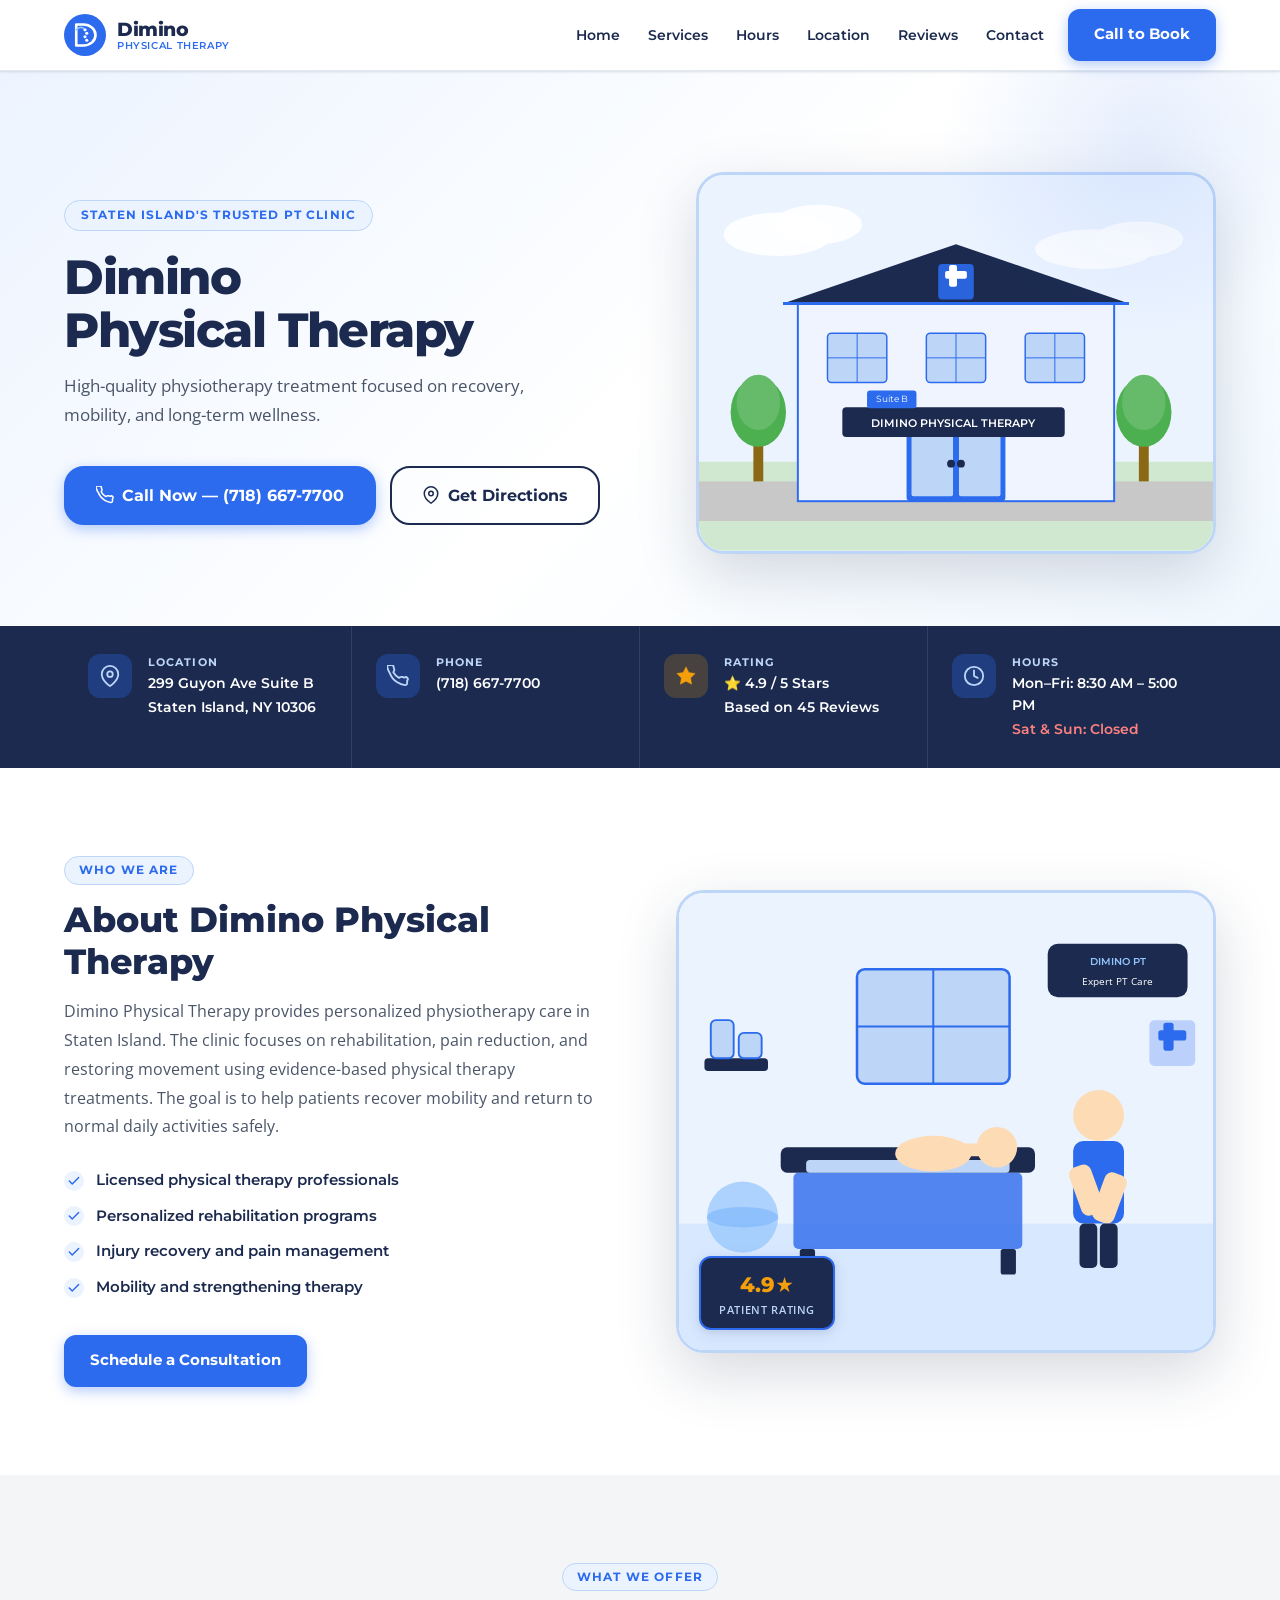
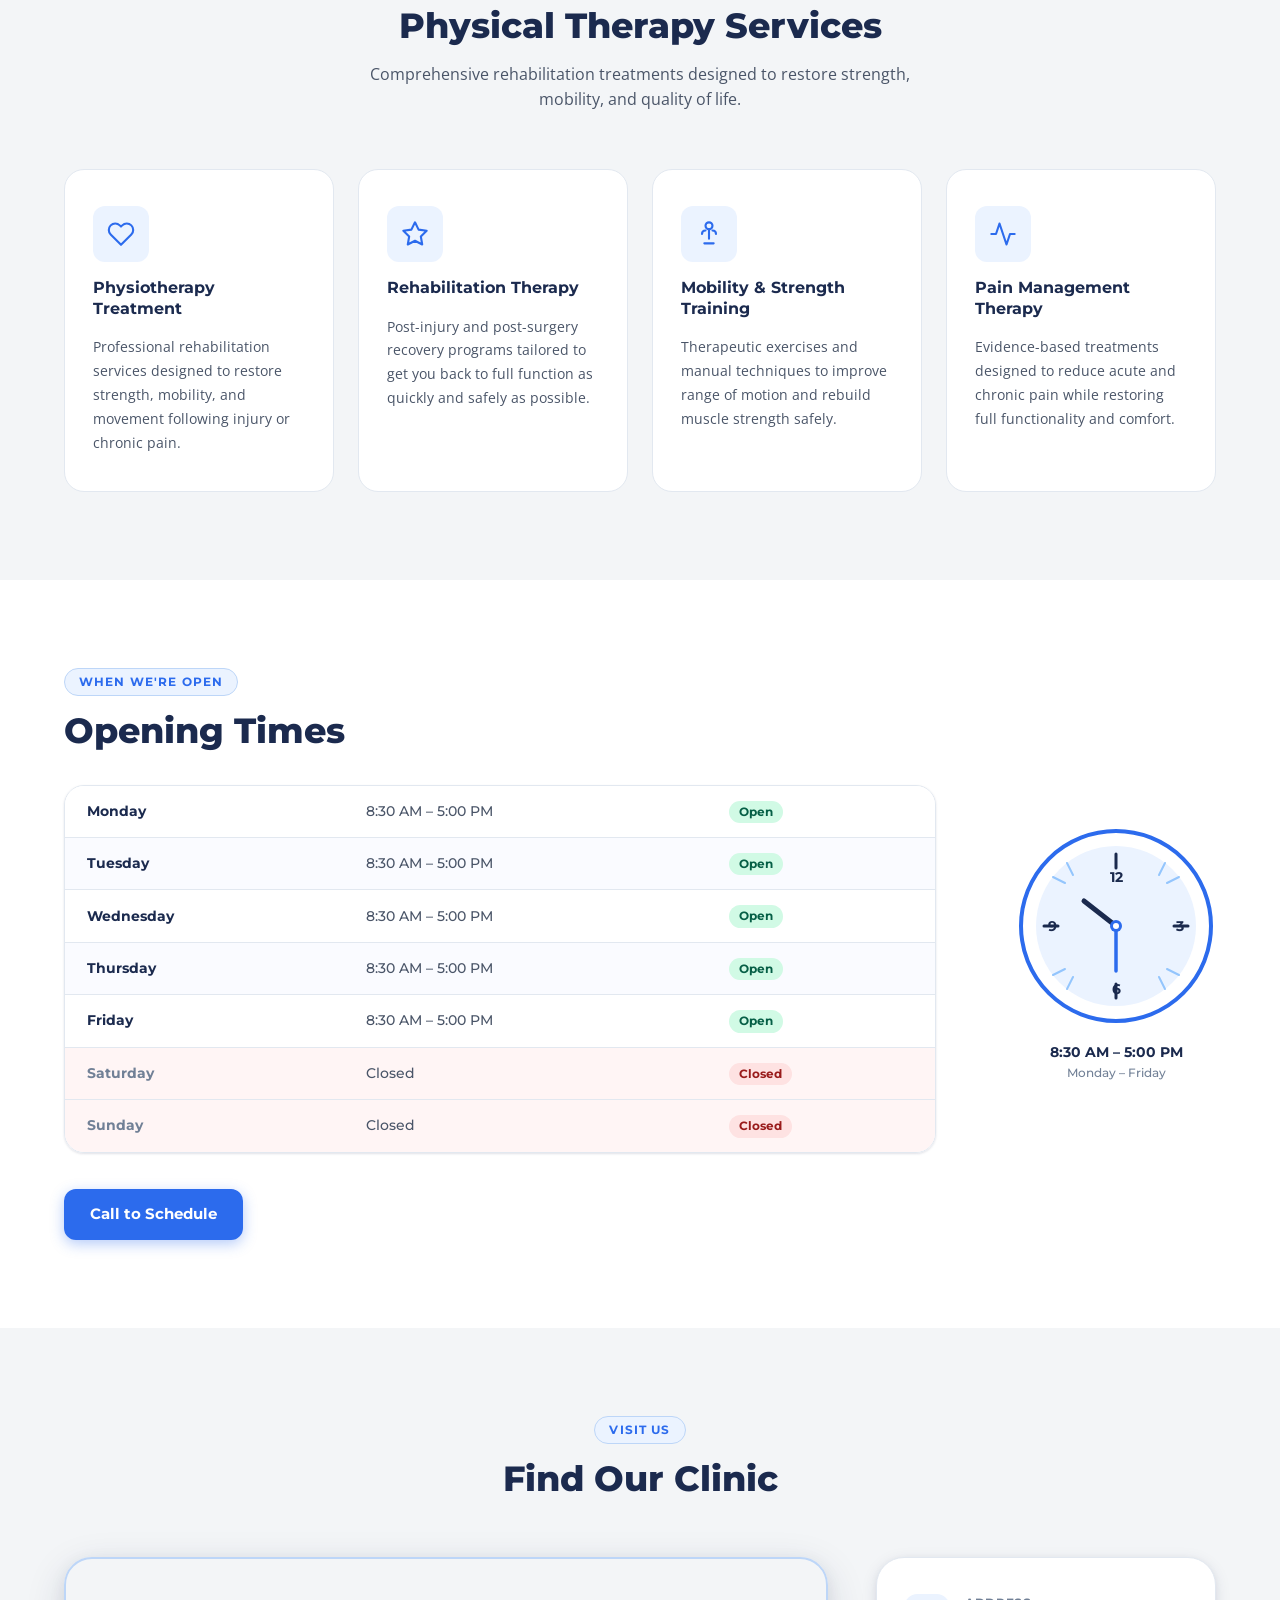
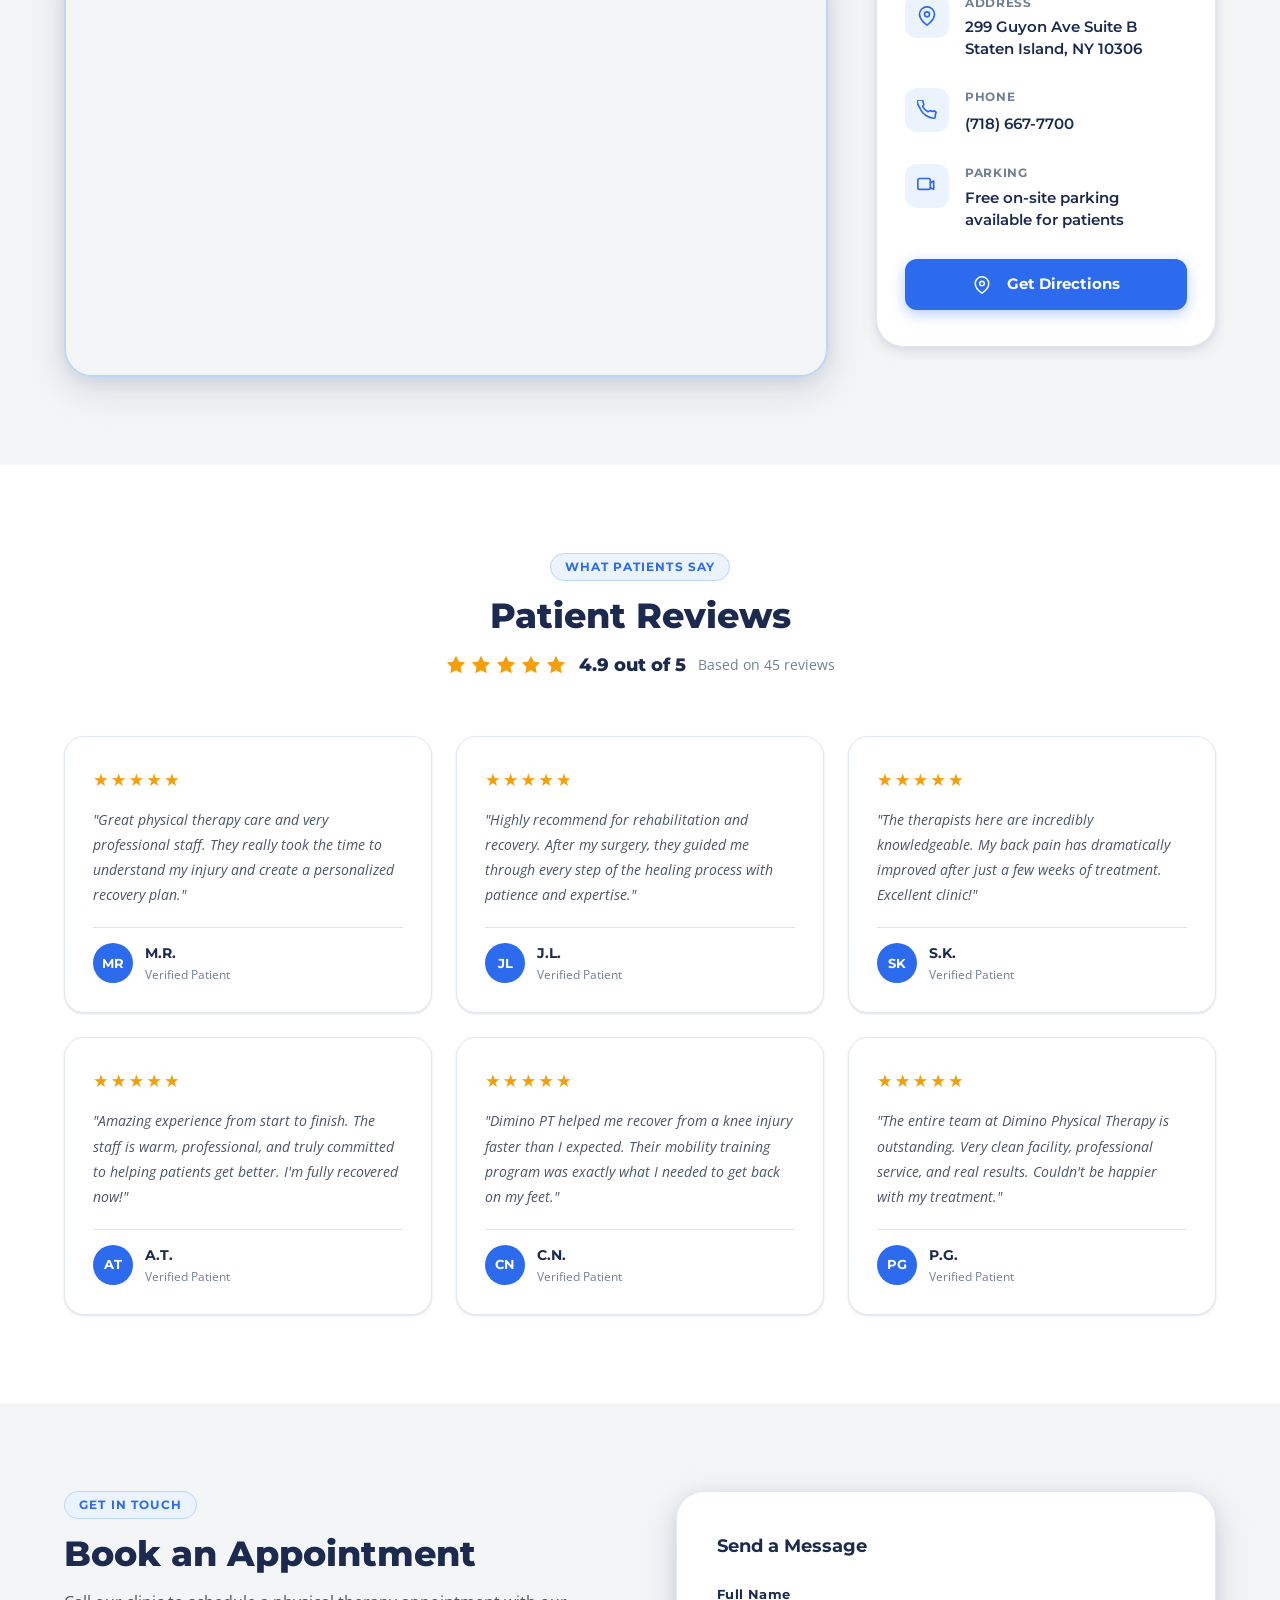
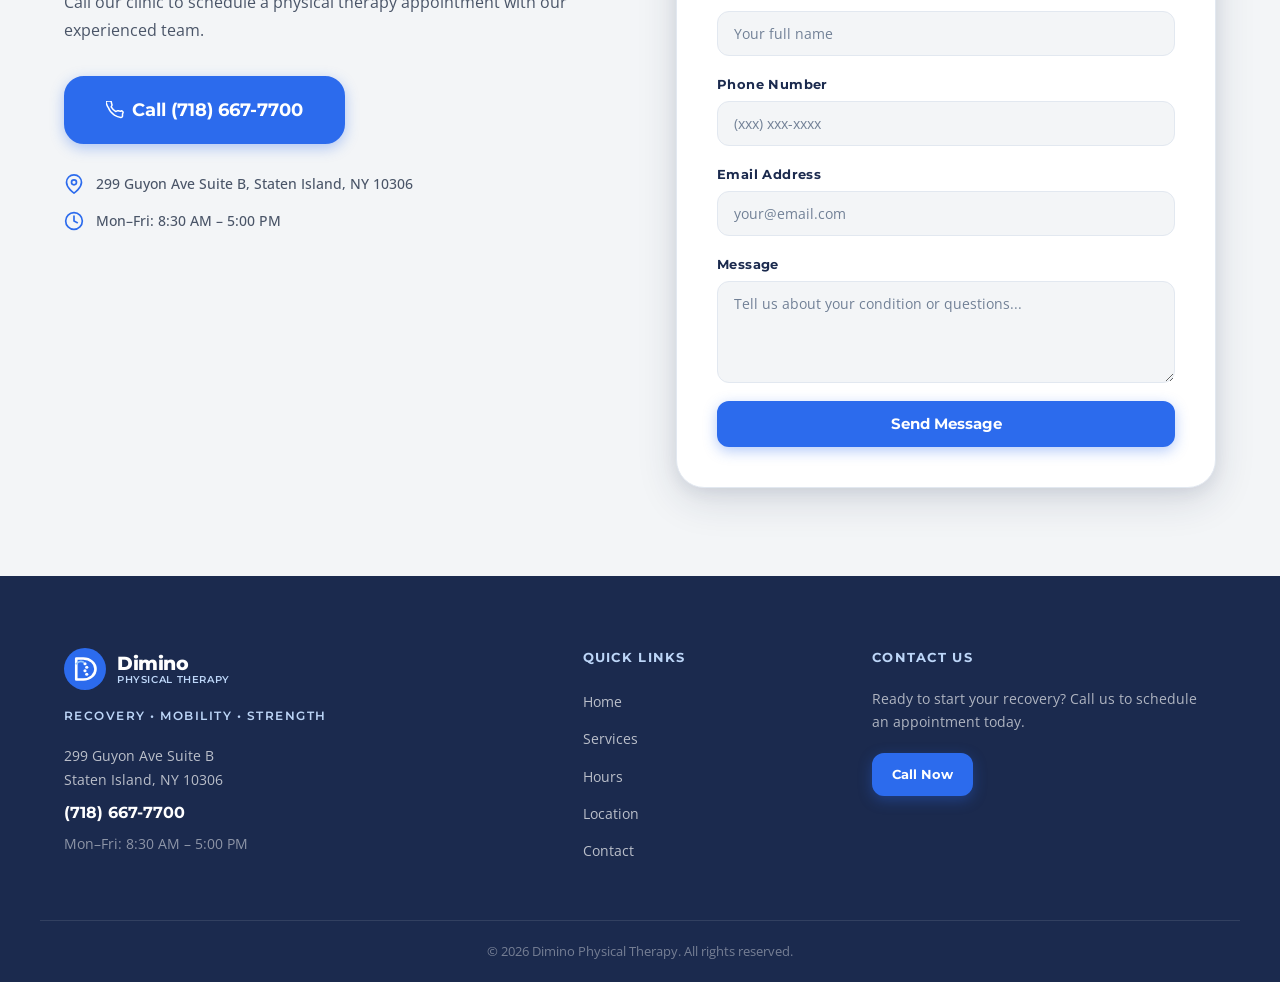
==== dimino-pt-website.html @ 3e17f1dc "Add single-file bundled version of website All CSS and JS inlined into dimino-pt-website.html for ea" ====
<!DOCTYPE html>
<html lang="en">
<head>
  <meta charset="UTF-8" />
  <meta name="viewport" content="width=device-width, initial-scale=1.0" />
  <title>Dimino Physical Therapy | Staten Island, NY</title>
  <meta name="description" content="Dimino Physical Therapy provides trusted physical therapy care in Staten Island, NY. Call (718) 667-7700 to book an appointment." />
  <style>
/* ═══════════════════════════════════════════════════════════════
   Dimino Physical Therapy — Main Stylesheet
   Colors: Medical Blue #2C6BED | Navy #1B2A4E | Soft Gray #F3F5F7
   ═══════════════════════════════════════════════════════════════ */

/* ─── CSS Reset & Variables ──────────────────────────────────── */
*, *::before, *::after { box-sizing: border-box; margin: 0; padding: 0; }

:root {
  --blue:       #2C6BED;
  --blue-dark:  #1A56D6;
  --blue-light: #EBF3FF;
  --blue-mid:   #BDD6F8;
  --navy:       #1B2A4E;
  --navy-light: #2D3F6E;
  --gray-bg:    #F3F5F7;
  --gray-border:#E2E8F0;
  --text:       #1B2A4E;
  --text-mid:   #4A5568;
  --text-light: #718096;
  --white:      #FFFFFF;
  --gold:       #F59E0B;
  --green:      #10B981;
  --red:        #EF4444;

  --radius-sm:  6px;
  --radius-md:  12px;
  --radius-lg:  20px;
  --radius-xl:  28px;

  --shadow-sm:  0 1px 3px rgba(27,42,78,.08), 0 1px 2px rgba(27,42,78,.06);
  --shadow-md:  0 4px 16px rgba(27,42,78,.10), 0 2px 6px rgba(27,42,78,.06);
  --shadow-lg:  0 12px 40px rgba(27,42,78,.14), 0 4px 16px rgba(27,42,78,.08);
  --shadow-xl:  0 20px 60px rgba(27,42,78,.18);

  --transition: 0.25s ease;
  --font-main:  'Montserrat', 'Open Sans', system-ui, sans-serif;
  --font-body:  'Open Sans', system-ui, sans-serif;
}

html { scroll-behavior: smooth; font-size: 16px; }

body {
  font-family: var(--font-body);
  color: var(--text);
  background: var(--white);
  line-height: 1.6;
  overflow-x: hidden;
}

img, svg { display: block; max-width: 100%; }

a { text-decoration: none; color: inherit; }

ul { list-style: none; }

/* ─── Utility ────────────────────────────────────────────────── */
.container {
  width: 100%;
  max-width: 1200px;
  margin-inline: auto;
  padding-inline: 24px;
}

.section { padding-block: 88px; }
.section--alt { background: var(--gray-bg); }

.section-header {
  text-align: center;
  margin-bottom: 56px;
}

.section-tag {
  display: inline-block;
  font-family: var(--font-main);
  font-size: 0.72rem;
  font-weight: 700;
  letter-spacing: 0.1em;
  text-transform: uppercase;
  color: var(--blue);
  background: var(--blue-light);
  border: 1.5px solid var(--blue-mid);
  padding: 4px 14px;
  border-radius: 999px;
  margin-bottom: 14px;
}

.section-title {
  font-family: var(--font-main);
  font-size: clamp(1.6rem, 3vw, 2.2rem);
  font-weight: 800;
  color: var(--navy);
  line-height: 1.2;
  margin-bottom: 14px;
}

.section-sub {
  font-size: 1rem;
  color: var(--text-mid);
  max-width: 560px;
  margin-inline: auto;
}

/* ─── Buttons ────────────────────────────────────────────────── */
.btn {
  display: inline-flex;
  align-items: center;
  gap: 8px;
  font-family: var(--font-main);
  font-weight: 700;
  font-size: 0.92rem;
  border-radius: var(--radius-md);
  padding: 12px 24px;
  cursor: pointer;
  border: 2px solid transparent;
  transition: background var(--transition), color var(--transition),
              border-color var(--transition), box-shadow var(--transition),
              transform var(--transition);
  white-space: nowrap;
  text-decoration: none;
}

.btn svg { width: 18px; height: 18px; flex-shrink: 0; }

.btn-primary {
  background: var(--blue);
  color: var(--white);
  border-color: var(--blue);
  box-shadow: 0 4px 14px rgba(44,107,237,.35);
}
.btn-primary:hover {
  background: var(--blue-dark);
  border-color: var(--blue-dark);
  box-shadow: 0 6px 20px rgba(44,107,237,.45);
  transform: translateY(-1px);
}

.btn-outline {
  background: transparent;
  color: var(--navy);
  border-color: var(--navy);
}
.btn-outline:hover {
  background: var(--navy);
  color: var(--white);
  transform: translateY(-1px);
}

.btn-lg  { padding: 15px 30px; font-size: 1rem; border-radius: var(--radius-lg); }
.btn-xl  { padding: 18px 40px; font-size: 1.1rem; border-radius: var(--radius-lg); }
.btn-sm  { padding: 9px 18px; font-size: 0.82rem; }

/* ─── Logo ───────────────────────────────────────────────────── */
.logo-link {
  display: flex;
  align-items: center;
  gap: 11px;
  text-decoration: none;
}

.logo-icon {
  width: 42px;
  height: 42px;
  flex-shrink: 0;
  transition: transform var(--transition);
}
.logo-link:hover .logo-icon { transform: scale(1.07); }

.logo-text {
  display: flex;
  flex-direction: column;
  line-height: 1.15;
}

.logo-name {
  font-family: var(--font-main);
  font-size: 1.2rem;
  font-weight: 800;
  color: var(--navy);
  letter-spacing: -0.02em;
}

.logo-sub {
  font-family: var(--font-main);
  font-size: 0.65rem;
  font-weight: 600;
  color: var(--blue);
  letter-spacing: 0.06em;
  text-transform: uppercase;
}

.logo-link--white .logo-name { color: var(--white); }
.logo-link--white .logo-sub  { color: var(--blue-mid); }

/* ═══════════════════════════════════════════════════════════════
   NAVBAR
   ═══════════════════════════════════════════════════════════════ */
.navbar {
  position: fixed;
  top: 0;
  left: 0;
  right: 0;
  z-index: 1000;
  background: var(--white);
  border-bottom: 1px solid var(--gray-border);
  box-shadow: var(--shadow-sm);
  transition: box-shadow var(--transition);
}

.navbar.scrolled {
  box-shadow: var(--shadow-md);
}

.nav-inner {
  display: flex;
  align-items: center;
  justify-content: space-between;
  height: 70px;
}

.nav-links {
  display: flex;
  align-items: center;
  gap: 4px;
}

.nav-links a:not(.btn) {
  font-family: var(--font-main);
  font-size: 0.88rem;
  font-weight: 600;
  color: var(--navy);
  padding: 8px 12px;
  border-radius: var(--radius-sm);
  transition: color var(--transition), background var(--transition);
}

.nav-links a:not(.btn):hover {
  color: var(--blue);
  background: var(--blue-light);
}

.btn-nav { margin-left: 8px; }

/* Hamburger */
.hamburger {
  display: none;
  flex-direction: column;
  gap: 5px;
  background: none;
  border: none;
  cursor: pointer;
  padding: 6px;
  border-radius: var(--radius-sm);
}

.hamburger span {
  display: block;
  width: 24px;
  height: 2.5px;
  background: var(--navy);
  border-radius: 2px;
  transition: transform var(--transition), opacity var(--transition);
}

.hamburger.active span:nth-child(1) { transform: translateY(7.5px) rotate(45deg); }
.hamburger.active span:nth-child(2) { opacity: 0; }
.hamburger.active span:nth-child(3) { transform: translateY(-7.5px) rotate(-45deg); }

/* ═══════════════════════════════════════════════════════════════
   HERO
   ═══════════════════════════════════════════════════════════════ */
.hero {
  padding-top: 100px;
  padding-bottom: 0;
  background: linear-gradient(135deg, #EBF3FF 0%, #FFFFFF 55%, #F0F8FF 100%);
  overflow: hidden;
  position: relative;
}

.hero::before {
  content: '';
  position: absolute;
  top: -60px; right: -60px;
  width: 400px; height: 400px;
  background: radial-gradient(circle, rgba(44,107,237,.10) 0%, transparent 70%);
  pointer-events: none;
}

.hero-inner {
  display: grid;
  grid-template-columns: 1fr 1fr;
  gap: 60px;
  align-items: center;
  padding-block: 72px;
}

.hero-badge {
  display: inline-block;
  font-family: var(--font-main);
  font-size: 0.72rem;
  font-weight: 700;
  letter-spacing: 0.1em;
  text-transform: uppercase;
  color: var(--blue);
  background: var(--blue-light);
  border: 1.5px solid var(--blue-mid);
  padding: 5px 16px;
  border-radius: 999px;
  margin-bottom: 20px;
}

.hero-title {
  font-family: var(--font-main);
  font-size: clamp(2rem, 4vw, 3rem);
  font-weight: 800;
  color: var(--navy);
  line-height: 1.1;
  margin-bottom: 16px;
  letter-spacing: -0.03em;
}

.hero-subtitle {
  font-size: 1.05rem;
  color: var(--text-mid);
  max-width: 460px;
  margin-bottom: 36px;
  line-height: 1.7;
}

.hero-actions {
  display: flex;
  flex-wrap: wrap;
  gap: 14px;
}

/* Hero image */
.hero-image-wrap {
  display: flex;
  justify-content: flex-end;
  align-items: flex-end;
}

.hero-img-placeholder {
  width: 100%;
  max-width: 520px;
  border-radius: var(--radius-xl);
  overflow: hidden;
  box-shadow: var(--shadow-xl);
  border: 3px solid var(--blue-mid);
}

.hero-img-placeholder svg { width: 100%; height: auto; }

/* ═══════════════════════════════════════════════════════════════
   QUICK INFO BAR
   ═══════════════════════════════════════════════════════════════ */
.quick-info {
  background: var(--navy);
  padding-block: 0;
}

.info-grid {
  display: grid;
  grid-template-columns: repeat(4, 1fr);
  gap: 0;
}

.info-card {
  display: flex;
  align-items: flex-start;
  gap: 16px;
  padding: 28px 24px;
  border-right: 1px solid rgba(255,255,255,.1);
  transition: background var(--transition);
}

.info-card:last-child { border-right: none; }
.info-card:hover { background: rgba(255,255,255,.05); }

.info-icon {
  flex-shrink: 0;
  width: 44px; height: 44px;
  background: rgba(44,107,237,.3);
  border-radius: var(--radius-md);
  display: flex; align-items: center; justify-content: center;
  color: var(--blue-mid);
}

.info-icon svg { width: 22px; height: 22px; }

.info-icon--gold { background: rgba(245,158,11,.2); color: var(--gold); }

.info-text {
  display: flex;
  flex-direction: column;
  gap: 2px;
}

.info-label {
  font-family: var(--font-main);
  font-size: 0.68rem;
  font-weight: 700;
  letter-spacing: 0.1em;
  text-transform: uppercase;
  color: var(--blue-mid);
}

.info-value {
  font-family: var(--font-main);
  font-size: 0.85rem;
  font-weight: 600;
  color: var(--white);
}

.info-link:hover { color: var(--blue-mid); }

.info-closed { color: #FC8181 !important; }

/* ═══════════════════════════════════════════════════════════════
   ABOUT
   ═══════════════════════════════════════════════════════════════ */
.about-inner {
  display: grid;
  grid-template-columns: 1fr 1fr;
  gap: 72px;
  align-items: center;
}

.about-text {
  font-size: 1rem;
  color: var(--text-mid);
  line-height: 1.8;
  margin-bottom: 28px;
}

.about-list {
  display: flex;
  flex-direction: column;
  gap: 12px;
  margin-bottom: 36px;
}

.about-list li {
  display: flex;
  align-items: center;
  gap: 12px;
  font-family: var(--font-main);
  font-size: 0.92rem;
  font-weight: 600;
  color: var(--text);
}

.about-list svg {
  width: 20px; height: 20px;
  flex-shrink: 0;
  color: var(--blue);
  background: var(--blue-light);
  border-radius: 50%;
  padding: 3px;
}

/* About image */
.about-img-wrap {
  position: relative;
  border-radius: var(--radius-xl);
  overflow: hidden;
  box-shadow: var(--shadow-xl);
  border: 3px solid var(--blue-mid);
}

.about-img-wrap svg { width: 100%; height: auto; }

.about-badge {
  position: absolute;
  bottom: 20px;
  left: 20px;
  background: var(--navy);
  color: var(--white);
  border-radius: var(--radius-md);
  padding: 10px 18px;
  display: flex;
  flex-direction: column;
  align-items: center;
  box-shadow: var(--shadow-md);
  border: 2px solid var(--blue);
}

.badge-num {
  font-family: var(--font-main);
  font-size: 1.3rem;
  font-weight: 800;
  color: var(--gold);
}

.badge-txt {
  font-size: 0.68rem;
  font-weight: 600;
  letter-spacing: 0.06em;
  text-transform: uppercase;
  color: var(--blue-mid);
}

/* ═══════════════════════════════════════════════════════════════
   SERVICES
   ═══════════════════════════════════════════════════════════════ */
.services-grid {
  display: grid;
  grid-template-columns: repeat(4, 1fr);
  gap: 24px;
}

.service-card {
  background: var(--white);
  border: 1.5px solid var(--gray-border);
  border-radius: var(--radius-lg);
  padding: 36px 28px;
  display: flex;
  flex-direction: column;
  gap: 16px;
  transition: box-shadow var(--transition), transform var(--transition), border-color var(--transition);
  cursor: default;
}

.service-card:hover {
  box-shadow: var(--shadow-lg);
  transform: translateY(-4px);
  border-color: var(--blue-mid);
}

.service-icon {
  width: 56px; height: 56px;
  background: var(--blue-light);
  border-radius: var(--radius-md);
  display: flex; align-items: center; justify-content: center;
  color: var(--blue);
  transition: background var(--transition), color var(--transition);
}

.service-card:hover .service-icon {
  background: var(--blue);
  color: var(--white);
}

.service-icon svg { width: 28px; height: 28px; }

.service-title {
  font-family: var(--font-main);
  font-size: 1rem;
  font-weight: 700;
  color: var(--navy);
  line-height: 1.3;
}

.service-desc {
  font-size: 0.88rem;
  color: var(--text-mid);
  line-height: 1.7;
  flex: 1;
}

/* ═══════════════════════════════════════════════════════════════
   HOURS
   ═══════════════════════════════════════════════════════════════ */
.hours-inner {
  display: grid;
  grid-template-columns: 1fr auto;
  gap: 80px;
  align-items: center;
}

.hours-content .section-title { margin-bottom: 32px; }

.hours-table-wrap {
  border-radius: var(--radius-lg);
  overflow: hidden;
  border: 1.5px solid var(--gray-border);
  box-shadow: var(--shadow-sm);
  margin-bottom: 36px;
}

.hours-table {
  width: 100%;
  border-collapse: collapse;
}

.hours-table td {
  padding: 14px 22px;
  font-family: var(--font-main);
  font-size: 0.9rem;
}

.hours-table td:first-child { font-weight: 700; color: var(--navy); }
.hours-table td:nth-child(2) { color: var(--text-mid); font-weight: 500; }

.open-day { background: var(--white); }
.open-day:nth-child(even) { background: #FAFBFF; }
.closed-day { background: #FFF5F5; }
.closed-day td:first-child { color: var(--text-light); }

.hours-table tr:not(:last-child) td { border-bottom: 1px solid var(--gray-border); }

.badge-open {
  display: inline-block;
  background: #D1FAE5;
  color: #065F46;
  font-size: 0.72rem;
  font-weight: 700;
  padding: 2px 10px;
  border-radius: 999px;
  font-family: var(--font-main);
}

.badge-closed {
  display: inline-block;
  background: #FEE2E2;
  color: #991B1B;
  font-size: 0.72rem;
  font-weight: 700;
  padding: 2px 10px;
  border-radius: 999px;
  font-family: var(--font-main);
}

/* Clock */
.clock-wrap {
  display: flex;
  flex-direction: column;
  align-items: center;
  gap: 16px;
}

.clock-svg { width: 200px; height: 200px; }

.clock-label {
  font-family: var(--font-main);
  font-size: 0.88rem;
  font-weight: 700;
  color: var(--navy);
  text-align: center;
  line-height: 1.5;
}

.clock-label span {
  display: block;
  font-size: 0.75rem;
  font-weight: 500;
  color: var(--text-light);
}

/* ═══════════════════════════════════════════════════════════════
   LOCATION
   ═══════════════════════════════════════════════════════════════ */
.location-inner {
  display: grid;
  grid-template-columns: 1fr 340px;
  gap: 48px;
  align-items: start;
}

.map-wrap {
  border-radius: var(--radius-xl);
  overflow: hidden;
  box-shadow: var(--shadow-lg);
  border: 2px solid var(--blue-mid);
  height: 420px;
}

.map-wrap iframe {
  width: 100%;
  height: 100%;
  border: none;
}

.location-info {
  background: var(--white);
  border-radius: var(--radius-xl);
  border: 1.5px solid var(--gray-border);
  padding: 36px 28px;
  box-shadow: var(--shadow-md);
  display: flex;
  flex-direction: column;
  gap: 28px;
}

.loc-detail {
  display: flex;
  gap: 16px;
  align-items: flex-start;
}

.loc-icon {
  flex-shrink: 0;
  width: 44px; height: 44px;
  background: var(--blue-light);
  border-radius: var(--radius-md);
  display: flex; align-items: center; justify-content: center;
  color: var(--blue);
}
.loc-icon svg { width: 20px; height: 20px; }

.loc-label {
  font-family: var(--font-main);
  font-size: 0.72rem;
  font-weight: 700;
  letter-spacing: 0.06em;
  text-transform: uppercase;
  color: var(--text-light);
  margin-bottom: 4px;
}

.loc-val {
  font-family: var(--font-main);
  font-size: 0.92rem;
  font-weight: 600;
  color: var(--navy);
  line-height: 1.5;
}
.loc-link:hover { color: var(--blue); }

/* ═══════════════════════════════════════════════════════════════
   REVIEWS
   ═══════════════════════════════════════════════════════════════ */
.reviews-summary {
  display: flex;
  align-items: center;
  justify-content: center;
  flex-wrap: wrap;
  gap: 12px;
  margin-top: 12px;
}

.summary-stars {
  display: flex;
  gap: 3px;
  color: var(--gold);
}

.summary-stars svg { width: 22px; height: 22px; }

.summary-score {
  font-family: var(--font-main);
  font-size: 1.1rem;
  font-weight: 800;
  color: var(--navy);
}

.summary-count {
  font-size: 0.88rem;
  color: var(--text-light);
}

.reviews-grid {
  display: grid;
  grid-template-columns: repeat(3, 1fr);
  gap: 24px;
}

.review-card {
  background: var(--white);
  border: 1.5px solid var(--gray-border);
  border-radius: var(--radius-lg);
  padding: 28px;
  display: flex;
  flex-direction: column;
  gap: 14px;
  box-shadow: var(--shadow-sm);
  transition: box-shadow var(--transition), transform var(--transition);
}

.review-card:hover {
  box-shadow: var(--shadow-md);
  transform: translateY(-2px);
}

.review-stars {
  color: var(--gold);
  font-size: 1.1rem;
  letter-spacing: 2px;
}

.review-text {
  font-size: 0.9rem;
  color: var(--text-mid);
  line-height: 1.75;
  flex: 1;
  font-style: italic;
}

.review-author {
  display: flex;
  align-items: center;
  gap: 12px;
  margin-top: 6px;
  padding-top: 14px;
  border-top: 1px solid var(--gray-border);
}

.review-avatar {
  width: 40px; height: 40px;
  background: var(--blue);
  color: var(--white);
  border-radius: 50%;
  display: flex; align-items: center; justify-content: center;
  font-family: var(--font-main);
  font-weight: 700;
  font-size: 0.82rem;
  flex-shrink: 0;
}

.review-name {
  font-family: var(--font-main);
  font-size: 0.88rem;
  font-weight: 700;
  color: var(--navy);
}

.review-date {
  font-size: 0.75rem;
  color: var(--text-light);
}

/* ═══════════════════════════════════════════════════════════════
   CONTACT
   ═══════════════════════════════════════════════════════════════ */
.contact-inner {
  display: grid;
  grid-template-columns: 1fr 1fr;
  gap: 72px;
  align-items: start;
}

.contact-sub {
  font-size: 1rem;
  color: var(--text-mid);
  line-height: 1.7;
  margin-bottom: 32px;
}

.contact-details {
  display: flex;
  flex-direction: column;
  gap: 14px;
  margin-top: 28px;
}

.c-detail {
  display: flex;
  align-items: center;
  gap: 12px;
  font-size: 0.9rem;
  color: var(--text-mid);
  font-weight: 500;
}

.c-detail svg { width: 20px; height: 20px; flex-shrink: 0; color: var(--blue); }

/* Contact Form */
.contact-form-wrap {
  background: var(--white);
  border: 1.5px solid var(--gray-border);
  border-radius: var(--radius-xl);
  padding: 40px;
  box-shadow: var(--shadow-lg);
}

.form-title {
  font-family: var(--font-main);
  font-size: 1.1rem;
  font-weight: 700;
  color: var(--navy);
  margin-bottom: 24px;
}

.form-group {
  display: flex;
  flex-direction: column;
  gap: 6px;
  margin-bottom: 18px;
}

.form-group label {
  font-family: var(--font-main);
  font-size: 0.82rem;
  font-weight: 700;
  color: var(--navy);
  letter-spacing: 0.03em;
}

.form-group input,
.form-group textarea {
  width: 100%;
  padding: 12px 16px;
  border: 1.5px solid var(--gray-border);
  border-radius: var(--radius-md);
  font-family: var(--font-body);
  font-size: 0.9rem;
  color: var(--text);
  background: var(--gray-bg);
  transition: border-color var(--transition), box-shadow var(--transition), background var(--transition);
  outline: none;
  resize: vertical;
}

.form-group input:focus,
.form-group textarea:focus {
  border-color: var(--blue);
  box-shadow: 0 0 0 3px rgba(44,107,237,.12);
  background: var(--white);
}

.form-group input::placeholder,
.form-group textarea::placeholder { color: var(--text-light); }

.form-success {
  margin-top: 14px;
  font-family: var(--font-main);
  font-size: 0.88rem;
  font-weight: 600;
  color: #065F46;
  background: #D1FAE5;
  border-radius: var(--radius-sm);
  padding: 10px 14px;
  display: none;
  border: 1px solid #6EE7B7;
}

.form-success.visible { display: block; }

/* ═══════════════════════════════════════════════════════════════
   FOOTER
   ═══════════════════════════════════════════════════════════════ */
.footer {
  background: var(--navy);
  padding-top: 72px;
}

.footer-inner {
  display: grid;
  grid-template-columns: 2fr 1fr 1.5fr;
  gap: 60px;
  padding-bottom: 56px;
  border-bottom: 1px solid rgba(255,255,255,.1);
}

.footer-brand .logo-link { margin-bottom: 16px; }

.footer-tagline {
  font-family: var(--font-main);
  font-size: 0.78rem;
  font-weight: 600;
  letter-spacing: 0.12em;
  text-transform: uppercase;
  color: var(--blue-mid);
  margin-bottom: 18px;
}

.footer-addr {
  font-size: 0.88rem;
  color: rgba(255,255,255,.7);
  line-height: 1.7;
  margin-bottom: 8px;
}

.footer-phone {
  display: inline-block;
  font-family: var(--font-main);
  font-size: 1rem;
  font-weight: 700;
  color: var(--white);
  margin-bottom: 8px;
}
.footer-phone:hover { color: var(--blue-mid); }

.footer-hours {
  font-size: 0.85rem;
  color: rgba(255,255,255,.5);
}

.footer-links h4,
.footer-contact h4 {
  font-family: var(--font-main);
  font-size: 0.8rem;
  font-weight: 700;
  letter-spacing: 0.1em;
  text-transform: uppercase;
  color: var(--blue-mid);
  margin-bottom: 20px;
}

.footer-links nav {
  display: flex;
  flex-direction: column;
  gap: 10px;
}

.footer-links a {
  font-size: 0.9rem;
  color: rgba(255,255,255,.7);
  transition: color var(--transition);
  padding: 2px 0;
}

.footer-links a:hover { color: var(--white); }

.footer-contact p {
  font-size: 0.88rem;
  color: rgba(255,255,255,.65);
  line-height: 1.6;
  margin-bottom: 20px;
}

.footer-cta { display: inline-flex; }

.footer-bottom {
  padding-block: 20px;
}

.footer-bottom p {
  font-size: 0.82rem;
  color: rgba(255,255,255,.4);
  text-align: center;
}

/* ═══════════════════════════════════════════════════════════════
   RESPONSIVE — TABLET (≤ 1024px)
   ═══════════════════════════════════════════════════════════════ */
@media (max-width: 1024px) {
  .services-grid { grid-template-columns: repeat(2, 1fr); }
  .reviews-grid  { grid-template-columns: repeat(2, 1fr); }
  .info-grid     { grid-template-columns: repeat(2, 1fr); }
  .info-card:nth-child(2) { border-right: none; }
  .info-card:nth-child(3) { border-right: 1px solid rgba(255,255,255,.1); }
  .info-card:nth-child(3),
  .info-card:nth-child(4) { border-top: 1px solid rgba(255,255,255,.1); }
  .hours-inner { grid-template-columns: 1fr; }
  .hours-visual { display: none; }
  .location-inner { grid-template-columns: 1fr; }
  .footer-inner { grid-template-columns: 1fr 1fr; }
  .footer-brand { grid-column: 1 / -1; }
}

/* ═══════════════════════════════════════════════════════════════
   RESPONSIVE — MOBILE (≤ 768px)
   ═══════════════════════════════════════════════════════════════ */
@media (max-width: 768px) {

  .section { padding-block: 60px; }

  /* Navbar */
  .hamburger { display: flex; }

  .nav-links {
    position: fixed;
    top: 70px; left: 0; right: 0;
    background: var(--white);
    border-bottom: 2px solid var(--blue-light);
    flex-direction: column;
    align-items: stretch;
    padding: 16px 24px 24px;
    gap: 4px;
    box-shadow: var(--shadow-lg);
    transform: translateY(-110%);
    opacity: 0;
    transition: transform 0.3s ease, opacity 0.3s ease;
    pointer-events: none;
  }

  .nav-links.open {
    transform: translateY(0);
    opacity: 1;
    pointer-events: auto;
  }

  .nav-links a:not(.btn) {
    padding: 12px 16px;
    font-size: 1rem;
    border-radius: var(--radius-sm);
  }

  .btn-nav { margin-left: 0; margin-top: 8px; text-align: center; justify-content: center; }

  /* Hero */
  .hero { padding-top: 80px; }
  .hero-inner {
    grid-template-columns: 1fr;
    gap: 40px;
    padding-block: 48px;
    text-align: center;
  }
  .hero-subtitle { margin-inline: auto; }
  .hero-actions { justify-content: center; }
  .hero-image-wrap { justify-content: center; }

  /* Info bar */
  .info-grid { grid-template-columns: 1fr 1fr; }
  .info-card:nth-child(3) { border-right: none; }
  .info-card:nth-child(2) { border-right: 1px solid rgba(255,255,255,.1); }

  /* About */
  .about-inner { grid-template-columns: 1fr; gap: 40px; }

  /* Services */
  .services-grid { grid-template-columns: 1fr 1fr; gap: 16px; }
  .service-card { padding: 24px 20px; }

  /* Contact */
  .contact-inner { grid-template-columns: 1fr; gap: 40px; }
  .contact-form-wrap { padding: 28px; }

  /* Reviews */
  .reviews-grid { grid-template-columns: 1fr; }

  /* Footer */
  .footer-inner { grid-template-columns: 1fr; gap: 36px; }
  .footer-brand { grid-column: auto; }
}

/* ═══════════════════════════════════════════════════════════════
   RESPONSIVE — SMALL MOBILE (≤ 480px)
   ═══════════════════════════════════════════════════════════════ */
@media (max-width: 480px) {
  .container { padding-inline: 16px; }
  .hero-title { font-size: 1.8rem; }
  .hero-actions { flex-direction: column; }
  .hero-actions .btn { width: 100%; justify-content: center; }
  .services-grid { grid-template-columns: 1fr; }
  .info-grid { grid-template-columns: 1fr; }
  .info-card { border-right: none !important; border-top: 1px solid rgba(255,255,255,.1); }
  .info-card:first-child { border-top: none; }
  .map-wrap { height: 300px; }
  .btn-xl { padding: 14px 24px; font-size: 1rem; }
}

/* ─── Scroll animations ──────────────────────────────────────── */
.fade-in {
  opacity: 0;
  transform: translateY(24px);
  transition: opacity 0.6s ease, transform 0.6s ease;
}
.fade-in.visible {
  opacity: 1;
  transform: translateY(0);
}

/* ─── Focus styles (accessibility) ──────────────────────────── */
a:focus-visible,
button:focus-visible,
input:focus-visible,
textarea:focus-visible {
  outline: 3px solid var(--blue);
  outline-offset: 3px;
  border-radius: 4px;
}

  </style>
  <link rel="preconnect" href="https://fonts.googleapis.com" />
  <link rel="preconnect" href="https://fonts.gstatic.com" crossorigin />
  <link href="https://fonts.googleapis.com/css2?family=Montserrat:wght@400;500;600;700;800&family=Open+Sans:wght@400;500;600&display=swap" rel="stylesheet" />
</head>
<body>

  <!-- ═══════════════════════════════════════════════ NAVBAR ═══ -->
  <header class="navbar" id="navbar">
    <div class="container nav-inner">

      <!-- Logo -->
      <a href="#home" class="logo-link">
        <svg class="logo-icon" viewBox="0 0 48 48" fill="none" xmlns="http://www.w3.org/2000/svg" aria-hidden="true">
          <!-- Background circle -->
          <circle cx="24" cy="24" r="24" fill="#2C6BED"/>
          <!-- Stylized D + spine -->
          <path d="M14 12 H22 C30 12 36 17.5 36 24 C36 30.5 30 36 22 36 H14 Z"
                fill="none" stroke="white" stroke-width="3" stroke-linejoin="round"/>
          <!-- Spine dots (vertebrae) -->
          <circle cx="24" cy="18" r="1.8" fill="white"/>
          <circle cx="26" cy="22" r="1.8" fill="white"/>
          <circle cx="24" cy="26" r="1.8" fill="white"/>
          <circle cx="26" cy="30" r="1.8" fill="white"/>
          <!-- Motion arc -->
          <path d="M14 18 Q18 14 22 16" stroke="#93C5FD" stroke-width="2" fill="none" stroke-linecap="round"/>
        </svg>
        <span class="logo-text">
          <span class="logo-name">Dimino</span>
          <span class="logo-sub">Physical Therapy</span>
        </span>
      </a>

      <!-- Hamburger (mobile) -->
      <button class="hamburger" id="hamburger" aria-label="Open menu" aria-expanded="false">
        <span></span><span></span><span></span>
      </button>

      <!-- Nav links -->
      <nav class="nav-links" id="nav-links" role="navigation">
        <a href="#home">Home</a>
        <a href="#services">Services</a>
        <a href="#hours">Hours</a>
        <a href="#location">Location</a>
        <a href="#reviews">Reviews</a>
        <a href="#contact">Contact</a>
        <a href="tel:7186677700" class="btn btn-primary btn-nav">Call to Book</a>
      </nav>
    </div>
  </header>

  <!-- ══════════════════════════════════════════════ HERO ═══════ -->
  <section class="hero" id="home">
    <div class="container hero-inner">
      <div class="hero-content">
        <span class="hero-badge">Staten Island's Trusted PT Clinic</span>
        <h1 class="hero-title">
          Dimino<br/>Physical Therapy
        </h1>
        <p class="hero-subtitle">
          High-quality physiotherapy treatment focused on recovery, mobility, and long-term wellness.
        </p>
        <div class="hero-actions">
          <a href="tel:7186677700" class="btn btn-primary btn-lg">
            <svg viewBox="0 0 24 24" fill="none" stroke="currentColor" stroke-width="2" stroke-linecap="round" stroke-linejoin="round" aria-hidden="true"><path d="M22 16.92v3a2 2 0 01-2.18 2 19.79 19.79 0 01-8.63-3.07A19.5 19.5 0 013.07 8.81 19.79 19.79 0 01.22 2.18 2 2 0 012.18 0h3a2 2 0 012 1.72c.13 1.01.37 2 .72 2.96a2 2 0 01-.45 2.11L6.91 7.91a16 16 0 006.16 6.16l1.12-.56a2 2 0 012.11-.45c.96.35 1.95.59 2.96.72A2 2 0 0122 16.92z"/></svg>
            Call Now — (718) 667-7700
          </a>
          <a href="https://maps.google.com/?q=299+Guyon+Ave+Suite+B+Staten+Island+NY+10306" target="_blank" rel="noopener" class="btn btn-outline btn-lg">
            <svg viewBox="0 0 24 24" fill="none" stroke="currentColor" stroke-width="2" stroke-linecap="round" stroke-linejoin="round" aria-hidden="true"><path d="M21 10c0 7-9 13-9 13S3 17 3 10a9 9 0 0118 0z"/><circle cx="12" cy="10" r="3"/></svg>
            Get Directions
          </a>
        </div>
      </div>
      <div class="hero-image-wrap">
        <div class="hero-img-placeholder">
          <!-- Clinic exterior illustration placeholder -->
          <svg viewBox="0 0 520 380" fill="none" xmlns="http://www.w3.org/2000/svg">
            <!-- Sky -->
            <rect width="520" height="380" fill="#EBF3FF"/>
            <!-- Clouds -->
            <ellipse cx="80" cy="60" rx="55" ry="22" fill="white" opacity="0.9"/>
            <ellipse cx="120" cy="50" rx="45" ry="20" fill="white" opacity="0.9"/>
            <ellipse cx="400" cy="75" rx="60" ry="20" fill="white" opacity="0.85"/>
            <ellipse cx="445" cy="65" rx="45" ry="18" fill="white" opacity="0.85"/>
            <!-- Ground -->
            <rect y="290" width="520" height="90" fill="#D1E8D0"/>
            <!-- Sidewalk -->
            <rect y="310" width="520" height="40" fill="#C8C8C8"/>
            <!-- Building body -->
            <rect x="100" y="130" width="320" height="200" fill="#F0F4FF"/>
            <rect x="100" y="130" width="320" height="200" fill="none" stroke="#2C6BED" stroke-width="2"/>
            <!-- Roof -->
            <polygon points="85,130 260,70 435,130" fill="#1B2A4E"/>
            <!-- Roof edge -->
            <line x1="85" y1="130" x2="435" y2="130" stroke="#2C6BED" stroke-width="3"/>
            <!-- Windows row 1 -->
            <rect x="130" y="160" width="60" height="50" rx="4" fill="#BDD6F8" stroke="#2C6BED" stroke-width="1.5"/>
            <line x1="160" y1="160" x2="160" y2="210" stroke="#2C6BED" stroke-width="1"/>
            <line x1="130" y1="185" x2="190" y2="185" stroke="#2C6BED" stroke-width="1"/>
            <rect x="230" y="160" width="60" height="50" rx="4" fill="#BDD6F8" stroke="#2C6BED" stroke-width="1.5"/>
            <line x1="260" y1="160" x2="260" y2="210" stroke="#2C6BED" stroke-width="1"/>
            <line x1="230" y1="185" x2="290" y2="185" stroke="#2C6BED" stroke-width="1"/>
            <rect x="330" y="160" width="60" height="50" rx="4" fill="#BDD6F8" stroke="#2C6BED" stroke-width="1.5"/>
            <line x1="360" y1="160" x2="360" y2="210" stroke="#2C6BED" stroke-width="1"/>
            <line x1="330" y1="185" x2="390" y2="185" stroke="#2C6BED" stroke-width="1"/>
            <!-- Door -->
            <rect x="210" y="250" width="100" height="80" rx="4" fill="#2C6BED"/>
            <rect x="215" y="255" width="42" height="70" rx="2" fill="#BDD6F8"/>
            <rect x="263" y="255" width="42" height="70" rx="2" fill="#BDD6F8"/>
            <circle cx="255" cy="292" r="4" fill="#1B2A4E"/>
            <circle cx="265" cy="292" r="4" fill="#1B2A4E"/>
            <!-- Sign board -->
            <rect x="145" y="235" width="225" height="30" rx="4" fill="#1B2A4E"/>
            <text x="257" y="255" font-family="Montserrat,sans-serif" font-size="11" fill="white" text-anchor="middle" font-weight="600">DIMINO PHYSICAL THERAPY</text>
            <!-- Cross / medical symbol -->
            <rect x="242" y="90" width="36" height="36" rx="4" fill="#2C6BED" opacity="0.9"/>
            <rect x="249" y="97" width="22" height="8" rx="2" fill="white"/>
            <rect x="253" y="91" width="8" height="22" rx="2" fill="white"/>
            <!-- Trees -->
            <rect x="55" y="260" width="10" height="50" fill="#8B6914"/>
            <ellipse cx="60" cy="240" rx="28" ry="35" fill="#4CAF50"/>
            <ellipse cx="60" cy="230" rx="22" ry="28" fill="#66BB6A"/>
            <rect x="445" y="260" width="10" height="50" fill="#8B6914"/>
            <ellipse cx="450" cy="240" rx="28" ry="35" fill="#4CAF50"/>
            <ellipse cx="450" cy="230" rx="22" ry="28" fill="#66BB6A"/>
            <!-- Suite B label -->
            <rect x="170" y="218" width="50" height="18" rx="3" fill="#2C6BED"/>
            <text x="195" y="230" font-family="Montserrat,sans-serif" font-size="9" fill="white" text-anchor="middle">Suite B</text>
          </svg>
        </div>
      </div>
    </div>
  </section>

  <!-- ══════════════════════════════════════════════ QUICK INFO ══ -->
  <section class="quick-info" id="info-bar">
    <div class="container info-grid">

      <div class="info-card">
        <div class="info-icon">
          <svg viewBox="0 0 24 24" fill="none" stroke="currentColor" stroke-width="2" stroke-linecap="round" stroke-linejoin="round" aria-hidden="true"><path d="M21 10c0 7-9 13-9 13S3 17 3 10a9 9 0 0118 0z"/><circle cx="12" cy="10" r="3"/></svg>
        </div>
        <div class="info-text">
          <span class="info-label">Location</span>
          <span class="info-value">299 Guyon Ave Suite B</span>
          <span class="info-value">Staten Island, NY 10306</span>
        </div>
      </div>

      <div class="info-card">
        <div class="info-icon">
          <svg viewBox="0 0 24 24" fill="none" stroke="currentColor" stroke-width="2" stroke-linecap="round" stroke-linejoin="round" aria-hidden="true"><path d="M22 16.92v3a2 2 0 01-2.18 2 19.79 19.79 0 01-8.63-3.07A19.5 19.5 0 013.07 8.81 19.79 19.79 0 01.22 2.18 2 2 0 012.18 0h3a2 2 0 012 1.72c.13 1.01.37 2 .72 2.96a2 2 0 01-.45 2.11L6.91 7.91a16 16 0 006.16 6.16l1.12-.56a2 2 0 012.11-.45c.96.35 1.95.59 2.96.72A2 2 0 0122 16.92z"/></svg>
        </div>
        <div class="info-text">
          <span class="info-label">Phone</span>
          <a href="tel:7186677700" class="info-value info-link">(718) 667-7700</a>
        </div>
      </div>

      <div class="info-card">
        <div class="info-icon info-icon--gold">
          <svg viewBox="0 0 24 24" fill="currentColor" stroke="currentColor" stroke-width="0.5" aria-hidden="true"><polygon points="12 2 15.09 8.26 22 9.27 17 14.14 18.18 21.02 12 17.77 5.82 21.02 7 14.14 2 9.27 8.91 8.26 12 2"/></svg>
        </div>
        <div class="info-text">
          <span class="info-label">Rating</span>
          <span class="info-value">⭐ 4.9 / 5 Stars</span>
          <span class="info-value">Based on 45 Reviews</span>
        </div>
      </div>

      <div class="info-card">
        <div class="info-icon">
          <svg viewBox="0 0 24 24" fill="none" stroke="currentColor" stroke-width="2" stroke-linecap="round" stroke-linejoin="round" aria-hidden="true"><circle cx="12" cy="12" r="10"/><polyline points="12 6 12 12 16 14"/></svg>
        </div>
        <div class="info-text">
          <span class="info-label">Hours</span>
          <span class="info-value">Mon–Fri: 8:30 AM – 5:00 PM</span>
          <span class="info-value info-closed">Sat &amp; Sun: Closed</span>
        </div>
      </div>

    </div>
  </section>

  <!-- ══════════════════════════════════════════════ ABOUT ══════ -->
  <section class="about section" id="about">
    <div class="container about-inner">
      <div class="about-content">
        <span class="section-tag">Who We Are</span>
        <h2 class="section-title">About Dimino Physical Therapy</h2>
        <p class="about-text">
          Dimino Physical Therapy provides personalized physiotherapy care in Staten Island. The clinic focuses on rehabilitation, pain reduction, and restoring movement using evidence-based physical therapy treatments. The goal is to help patients recover mobility and return to normal daily activities safely.
        </p>
        <ul class="about-list">
          <li>
            <svg viewBox="0 0 24 24" fill="none" stroke="currentColor" stroke-width="2.5" stroke-linecap="round" stroke-linejoin="round" aria-hidden="true"><polyline points="20 6 9 17 4 12"/></svg>
            Licensed physical therapy professionals
          </li>
          <li>
            <svg viewBox="0 0 24 24" fill="none" stroke="currentColor" stroke-width="2.5" stroke-linecap="round" stroke-linejoin="round" aria-hidden="true"><polyline points="20 6 9 17 4 12"/></svg>
            Personalized rehabilitation programs
          </li>
          <li>
            <svg viewBox="0 0 24 24" fill="none" stroke="currentColor" stroke-width="2.5" stroke-linecap="round" stroke-linejoin="round" aria-hidden="true"><polyline points="20 6 9 17 4 12"/></svg>
            Injury recovery and pain management
          </li>
          <li>
            <svg viewBox="0 0 24 24" fill="none" stroke="currentColor" stroke-width="2.5" stroke-linecap="round" stroke-linejoin="round" aria-hidden="true"><polyline points="20 6 9 17 4 12"/></svg>
            Mobility and strengthening therapy
          </li>
        </ul>
        <a href="tel:7186677700" class="btn btn-primary">Schedule a Consultation</a>
      </div>

      <div class="about-image">
        <div class="about-img-wrap">
          <!-- Clinic interior / PT illustration -->
          <svg viewBox="0 0 420 360" fill="none" xmlns="http://www.w3.org/2000/svg">
            <rect width="420" height="360" fill="#EBF3FF" rx="16"/>
            <!-- Room floor -->
            <rect y="260" width="420" height="100" fill="#D8E8FF" rx="0"/>
            <!-- Treatment table -->
            <rect x="80" y="200" width="200" height="20" rx="5" fill="#1B2A4E"/>
            <rect x="90" y="220" width="180" height="60" rx="4" fill="#2C6BED" opacity="0.8"/>
            <rect x="100" y="210" width="160" height="10" rx="3" fill="#BDD6F8"/>
            <!-- Table legs -->
            <rect x="95" y="280" width="12" height="20" rx="2" fill="#1B2A4E"/>
            <rect x="253" y="280" width="12" height="20" rx="2" fill="#1B2A4E"/>
            <!-- Patient (lying) -->
            <ellipse cx="200" cy="205" rx="30" ry="14" fill="#FDDCB5"/>
            <circle cx="250" cy="200" r="16" fill="#FDDCB5"/>
            <rect x="220" y="197" width="32" height="10" rx="5" fill="#FDDCB5"/>
            <!-- Therapist -->
            <circle cx="330" cy="175" r="20" fill="#FDDCB5"/>
            <rect x="310" y="195" width="40" height="65" rx="8" fill="#2C6BED"/>
            <rect x="305" y="218" width="18" height="40" rx="6" fill="#FDDCB5" transform="rotate(-20 305 218)"/>
            <rect x="337" y="218" width="18" height="40" rx="6" fill="#FDDCB5" transform="rotate(20 337 218)"/>
            <rect x="315" y="260" width="14" height="35" rx="4" fill="#1B2A4E"/>
            <rect x="331" y="260" width="14" height="35" rx="4" fill="#1B2A4E"/>
            <!-- Wall shelf / equipment -->
            <rect x="20" y="130" width="50" height="10" rx="3" fill="#1B2A4E"/>
            <rect x="25" y="100" width="18" height="30" rx="4" fill="#BDD6F8" stroke="#2C6BED" stroke-width="1.5"/>
            <rect x="47" y="110" width="18" height="20" rx="4" fill="#BDD6F8" stroke="#2C6BED" stroke-width="1.5"/>
            <!-- Medical cross on wall -->
            <rect x="370" y="100" width="36" height="36" rx="4" fill="#2C6BED" opacity="0.25"/>
            <rect x="377" y="108" width="22" height="8" rx="2" fill="#2C6BED"/>
            <rect x="381" y="102" width="8" height="22" rx="2" fill="#2C6BED"/>
            <!-- Window -->
            <rect x="140" y="60" width="120" height="90" rx="6" fill="#BDD6F8" stroke="#2C6BED" stroke-width="2"/>
            <line x1="200" y1="60" x2="200" y2="150" stroke="#2C6BED" stroke-width="1.5"/>
            <line x1="140" y1="105" x2="260" y2="105" stroke="#2C6BED" stroke-width="1.5"/>
            <!-- Exercise ball -->
            <circle cx="50" cy="255" r="28" fill="#93C5FD" opacity="0.7"/>
            <ellipse cx="50" cy="255" rx="28" ry="8" fill="#60A5FA" opacity="0.4"/>
            <!-- Tag badge -->
            <rect x="290" y="40" width="110" height="42" rx="8" fill="#1B2A4E"/>
            <text x="345" y="57" font-family="Montserrat,sans-serif" font-size="8" fill="#93C5FD" text-anchor="middle" font-weight="600">DIMINO PT</text>
            <text x="345" y="72" font-family="Open Sans,sans-serif" font-size="7.5" fill="white" text-anchor="middle">Expert PT Care</text>
          </svg>
          <div class="about-badge">
            <span class="badge-num">4.9★</span>
            <span class="badge-txt">Patient Rating</span>
          </div>
        </div>
      </div>
    </div>
  </section>

  <!-- ══════════════════════════════════════════════ SERVICES ═══ -->
  <section class="services section section--alt" id="services">
    <div class="container">
      <div class="section-header">
        <span class="section-tag">What We Offer</span>
        <h2 class="section-title">Physical Therapy Services</h2>
        <p class="section-sub">Comprehensive rehabilitation treatments designed to restore strength, mobility, and quality of life.</p>
      </div>
      <div class="services-grid">

        <article class="service-card">
          <div class="service-icon">
            <svg viewBox="0 0 24 24" fill="none" stroke="currentColor" stroke-width="1.8" stroke-linecap="round" stroke-linejoin="round" aria-hidden="true">
              <path d="M20.84 4.61a5.5 5.5 0 00-7.78 0L12 5.67l-1.06-1.06a5.5 5.5 0 00-7.78 7.78l1.06 1.06L12 21.23l7.78-7.78 1.06-1.06a5.5 5.5 0 000-7.78z"/>
            </svg>
          </div>
          <h3 class="service-title">Physiotherapy Treatment</h3>
          <p class="service-desc">Professional rehabilitation services designed to restore strength, mobility, and movement following injury or chronic pain.</p>
        </article>

        <article class="service-card">
          <div class="service-icon">
            <svg viewBox="0 0 24 24" fill="none" stroke="currentColor" stroke-width="1.8" stroke-linecap="round" stroke-linejoin="round" aria-hidden="true">
              <path d="M12 2l3.09 6.26L22 9.27l-5 4.87 1.18 6.88L12 17.77l-6.18 3.25L7 14.14 2 9.27l6.91-1.01L12 2z"/>
            </svg>
          </div>
          <h3 class="service-title">Rehabilitation Therapy</h3>
          <p class="service-desc">Post-injury and post-surgery recovery programs tailored to get you back to full function as quickly and safely as possible.</p>
        </article>

        <article class="service-card">
          <div class="service-icon">
            <svg viewBox="0 0 24 24" fill="none" stroke="currentColor" stroke-width="1.8" stroke-linecap="round" stroke-linejoin="round" aria-hidden="true">
              <circle cx="12" cy="5" r="3"/><path d="M12 8v8M8 20h8M6 12c0-2 1-3 3-3M18 12c0-2-1-3-3-3"/>
            </svg>
          </div>
          <h3 class="service-title">Mobility &amp; Strength Training</h3>
          <p class="service-desc">Therapeutic exercises and manual techniques to improve range of motion and rebuild muscle strength safely.</p>
        </article>

        <article class="service-card">
          <div class="service-icon">
            <svg viewBox="0 0 24 24" fill="none" stroke="currentColor" stroke-width="1.8" stroke-linecap="round" stroke-linejoin="round" aria-hidden="true">
              <path d="M22 12h-4l-3 9L9 3l-3 9H2"/>
            </svg>
          </div>
          <h3 class="service-title">Pain Management Therapy</h3>
          <p class="service-desc">Evidence-based treatments designed to reduce acute and chronic pain while restoring full functionality and comfort.</p>
        </article>

      </div>
    </div>
  </section>

  <!-- ══════════════════════════════════════════════ HOURS ══════ -->
  <section class="hours section" id="hours">
    <div class="container hours-inner">
      <div class="hours-content">
        <span class="section-tag">When We're Open</span>
        <h2 class="section-title">Opening Times</h2>
        <div class="hours-table-wrap">
          <table class="hours-table" aria-label="Clinic opening hours">
            <tbody>
              <tr class="open-day"><td>Monday</td><td>8:30 AM – 5:00 PM</td><td><span class="badge-open">Open</span></td></tr>
              <tr class="open-day"><td>Tuesday</td><td>8:30 AM – 5:00 PM</td><td><span class="badge-open">Open</span></td></tr>
              <tr class="open-day"><td>Wednesday</td><td>8:30 AM – 5:00 PM</td><td><span class="badge-open">Open</span></td></tr>
              <tr class="open-day"><td>Thursday</td><td>8:30 AM – 5:00 PM</td><td><span class="badge-open">Open</span></td></tr>
              <tr class="open-day"><td>Friday</td><td>8:30 AM – 5:00 PM</td><td><span class="badge-open">Open</span></td></tr>
              <tr class="closed-day"><td>Saturday</td><td>Closed</td><td><span class="badge-closed">Closed</span></td></tr>
              <tr class="closed-day"><td>Sunday</td><td>Closed</td><td><span class="badge-closed">Closed</span></td></tr>
            </tbody>
          </table>
        </div>
        <a href="tel:7186677700" class="btn btn-primary">Call to Schedule</a>
      </div>
      <div class="hours-visual" aria-hidden="true">
        <div class="clock-wrap">
          <svg class="clock-svg" viewBox="0 0 200 200" fill="none" xmlns="http://www.w3.org/2000/svg">
            <circle cx="100" cy="100" r="95" fill="white" stroke="#2C6BED" stroke-width="4"/>
            <circle cx="100" cy="100" r="80" fill="#EBF3FF"/>
            <!-- Hour marks -->
            <line x1="100" y1="28" x2="100" y2="42" stroke="#1B2A4E" stroke-width="3" stroke-linecap="round"/>
            <line x1="172" y1="100" x2="158" y2="100" stroke="#1B2A4E" stroke-width="3" stroke-linecap="round"/>
            <line x1="100" y1="172" x2="100" y2="158" stroke="#1B2A4E" stroke-width="3" stroke-linecap="round"/>
            <line x1="28" y1="100" x2="42" y2="100" stroke="#1B2A4E" stroke-width="3" stroke-linecap="round"/>
            <!-- Minor marks -->
            <line x1="149" y1="37" x2="143" y2="49" stroke="#93C5FD" stroke-width="2" stroke-linecap="round"/>
            <line x1="163" y1="51" x2="151" y2="57" stroke="#93C5FD" stroke-width="2" stroke-linecap="round"/>
            <line x1="163" y1="149" x2="151" y2="143" stroke="#93C5FD" stroke-width="2" stroke-linecap="round"/>
            <line x1="149" y1="163" x2="143" y2="151" stroke="#93C5FD" stroke-width="2" stroke-linecap="round"/>
            <line x1="51" y1="37" x2="57" y2="49" stroke="#93C5FD" stroke-width="2" stroke-linecap="round"/>
            <line x1="37" y1="51" x2="49" y2="57" stroke="#93C5FD" stroke-width="2" stroke-linecap="round"/>
            <line x1="37" y1="149" x2="49" y2="143" stroke="#93C5FD" stroke-width="2" stroke-linecap="round"/>
            <line x1="51" y1="163" x2="57" y2="151" stroke="#93C5FD" stroke-width="2" stroke-linecap="round"/>
            <!-- Numbers -->
            <text x="100" y="56" text-anchor="middle" font-family="Montserrat,sans-serif" font-size="14" font-weight="700" fill="#1B2A4E">12</text>
            <text x="164" y="105" text-anchor="middle" font-family="Montserrat,sans-serif" font-size="14" font-weight="700" fill="#1B2A4E">3</text>
            <text x="100" y="168" text-anchor="middle" font-family="Montserrat,sans-serif" font-size="14" font-weight="700" fill="#1B2A4E">6</text>
            <text x="36" y="105" text-anchor="middle" font-family="Montserrat,sans-serif" font-size="14" font-weight="700" fill="#1B2A4E">9</text>
            <!-- Hour hand (pointing to ~8:30) -->
            <line x1="100" y1="100" x2="68" y2="75" stroke="#1B2A4E" stroke-width="5" stroke-linecap="round"/>
            <!-- Minute hand (pointing to 6 = 30 min) -->
            <line x1="100" y1="100" x2="100" y2="145" stroke="#2C6BED" stroke-width="3.5" stroke-linecap="round"/>
            <!-- Center dot -->
            <circle cx="100" cy="100" r="6" fill="#2C6BED"/>
            <circle cx="100" cy="100" r="3" fill="white"/>
          </svg>
          <p class="clock-label">8:30 AM – 5:00 PM<br/><span>Monday – Friday</span></p>
        </div>
      </div>
    </div>
  </section>

  <!-- ══════════════════════════════════════════════ LOCATION ═══ -->
  <section class="location section section--alt" id="location">
    <div class="container">
      <div class="section-header">
        <span class="section-tag">Visit Us</span>
        <h2 class="section-title">Find Our Clinic</h2>
      </div>
      <div class="location-inner">
        <div class="map-wrap">
          <iframe
            title="Dimino Physical Therapy location map"
            src="https://www.google.com/maps/embed?pb=!1m18!1m12!1m3!1d3029.372!2d-74.1168!3d40.5537!2m3!1f0!2f0!3f0!3m2!1i1024!2i768!4f13.1!3m3!1m2!1s0x89c24fc9e7d0e3a3%3A0x7f7e5d6c3d3b5a1b!2s299+Guyon+Ave%2C+Staten+Island%2C+NY+10306!5e0!3m2!1sen!2sus!4v1700000000000!5m2!1sen!2sus"
            allowfullscreen
            loading="lazy"
            referrerpolicy="no-referrer-when-downgrade">
          </iframe>
        </div>
        <div class="location-info">
          <div class="loc-detail">
            <div class="loc-icon">
              <svg viewBox="0 0 24 24" fill="none" stroke="currentColor" stroke-width="2" stroke-linecap="round" stroke-linejoin="round" aria-hidden="true"><path d="M21 10c0 7-9 13-9 13S3 17 3 10a9 9 0 0118 0z"/><circle cx="12" cy="10" r="3"/></svg>
            </div>
            <div>
              <p class="loc-label">Address</p>
              <p class="loc-val">299 Guyon Ave Suite B<br/>Staten Island, NY 10306</p>
            </div>
          </div>
          <div class="loc-detail">
            <div class="loc-icon">
              <svg viewBox="0 0 24 24" fill="none" stroke="currentColor" stroke-width="2" stroke-linecap="round" stroke-linejoin="round" aria-hidden="true"><path d="M22 16.92v3a2 2 0 01-2.18 2 19.79 19.79 0 01-8.63-3.07A19.5 19.5 0 013.07 8.81 19.79 19.79 0 01.22 2.18 2 2 0 012.18 0h3a2 2 0 012 1.72c.13 1.01.37 2 .72 2.96a2 2 0 01-.45 2.11L6.91 7.91a16 16 0 006.16 6.16l1.12-.56a2 2 0 012.11-.45c.96.35 1.95.59 2.96.72A2 2 0 0122 16.92z"/></svg>
            </div>
            <div>
              <p class="loc-label">Phone</p>
              <a href="tel:7186677700" class="loc-val loc-link">(718) 667-7700</a>
            </div>
          </div>
          <div class="loc-detail">
            <div class="loc-icon">
              <svg viewBox="0 0 24 24" fill="none" stroke="currentColor" stroke-width="2" stroke-linecap="round" stroke-linejoin="round" aria-hidden="true"><rect x="1" y="3" width="15" height="13" rx="2"/><path d="M16 8l4-2v10l-4-2"/></svg>
            </div>
            <div>
              <p class="loc-label">Parking</p>
              <p class="loc-val">Free on-site parking available for patients</p>
            </div>
          </div>
          <a href="https://maps.google.com/?q=299+Guyon+Ave+Suite+B+Staten+Island+NY+10306" target="_blank" rel="noopener" class="btn btn-primary" style="width:100%;justify-content:center;">
            <svg viewBox="0 0 24 24" fill="none" stroke="currentColor" stroke-width="2" stroke-linecap="round" stroke-linejoin="round" style="width:18px;height:18px;margin-right:8px;" aria-hidden="true"><path d="M21 10c0 7-9 13-9 13S3 17 3 10a9 9 0 0118 0z"/><circle cx="12" cy="10" r="3"/></svg>
            Get Directions
          </a>
        </div>
      </div>
    </div>
  </section>

  <!-- ══════════════════════════════════════════════ REVIEWS ════ -->
  <section class="reviews section" id="reviews">
    <div class="container">
      <div class="section-header">
        <span class="section-tag">What Patients Say</span>
        <h2 class="section-title">Patient Reviews</h2>
        <div class="reviews-summary">
          <div class="summary-stars" aria-label="4.9 out of 5 stars">
            <svg viewBox="0 0 24 24" fill="currentColor" aria-hidden="true"><polygon points="12 2 15.09 8.26 22 9.27 17 14.14 18.18 21.02 12 17.77 5.82 21.02 7 14.14 2 9.27 8.91 8.26 12 2"/></svg>
            <svg viewBox="0 0 24 24" fill="currentColor" aria-hidden="true"><polygon points="12 2 15.09 8.26 22 9.27 17 14.14 18.18 21.02 12 17.77 5.82 21.02 7 14.14 2 9.27 8.91 8.26 12 2"/></svg>
            <svg viewBox="0 0 24 24" fill="currentColor" aria-hidden="true"><polygon points="12 2 15.09 8.26 22 9.27 17 14.14 18.18 21.02 12 17.77 5.82 21.02 7 14.14 2 9.27 8.91 8.26 12 2"/></svg>
            <svg viewBox="0 0 24 24" fill="currentColor" aria-hidden="true"><polygon points="12 2 15.09 8.26 22 9.27 17 14.14 18.18 21.02 12 17.77 5.82 21.02 7 14.14 2 9.27 8.91 8.26 12 2"/></svg>
            <svg viewBox="0 0 24 24" fill="currentColor" aria-hidden="true"><polygon points="12 2 15.09 8.26 22 9.27 17 14.14 18.18 21.02 12 17.77 5.82 21.02 7 14.14 2 9.27 8.91 8.26 12 2"/></svg>
          </div>
          <span class="summary-score">4.9 out of 5</span>
          <span class="summary-count">Based on 45 reviews</span>
        </div>
      </div>
      <div class="reviews-grid">

        <article class="review-card">
          <div class="review-stars" aria-label="5 stars">★★★★★</div>
          <p class="review-text">"Great physical therapy care and very professional staff. They really took the time to understand my injury and create a personalized recovery plan."</p>
          <div class="review-author">
            <div class="review-avatar">MR</div>
            <div>
              <p class="review-name">M.R.</p>
              <p class="review-date">Verified Patient</p>
            </div>
          </div>
        </article>

        <article class="review-card">
          <div class="review-stars" aria-label="5 stars">★★★★★</div>
          <p class="review-text">"Highly recommend for rehabilitation and recovery. After my surgery, they guided me through every step of the healing process with patience and expertise."</p>
          <div class="review-author">
            <div class="review-avatar">JL</div>
            <div>
              <p class="review-name">J.L.</p>
              <p class="review-date">Verified Patient</p>
            </div>
          </div>
        </article>

        <article class="review-card">
          <div class="review-stars" aria-label="5 stars">★★★★★</div>
          <p class="review-text">"The therapists here are incredibly knowledgeable. My back pain has dramatically improved after just a few weeks of treatment. Excellent clinic!"</p>
          <div class="review-author">
            <div class="review-avatar">SK</div>
            <div>
              <p class="review-name">S.K.</p>
              <p class="review-date">Verified Patient</p>
            </div>
          </div>
        </article>

        <article class="review-card">
          <div class="review-stars" aria-label="5 stars">★★★★★</div>
          <p class="review-text">"Amazing experience from start to finish. The staff is warm, professional, and truly committed to helping patients get better. I'm fully recovered now!"</p>
          <div class="review-author">
            <div class="review-avatar">AT</div>
            <div>
              <p class="review-name">A.T.</p>
              <p class="review-date">Verified Patient</p>
            </div>
          </div>
        </article>

        <article class="review-card">
          <div class="review-stars" aria-label="5 stars">★★★★★</div>
          <p class="review-text">"Dimino PT helped me recover from a knee injury faster than I expected. Their mobility training program was exactly what I needed to get back on my feet."</p>
          <div class="review-author">
            <div class="review-avatar">CN</div>
            <div>
              <p class="review-name">C.N.</p>
              <p class="review-date">Verified Patient</p>
            </div>
          </div>
        </article>

        <article class="review-card">
          <div class="review-stars" aria-label="5 stars">★★★★★</div>
          <p class="review-text">"The entire team at Dimino Physical Therapy is outstanding. Very clean facility, professional service, and real results. Couldn't be happier with my treatment."</p>
          <div class="review-author">
            <div class="review-avatar">PG</div>
            <div>
              <p class="review-name">P.G.</p>
              <p class="review-date">Verified Patient</p>
            </div>
          </div>
        </article>

      </div>
    </div>
  </section>

  <!-- ══════════════════════════════════════════════ CONTACT ════ -->
  <section class="contact section section--alt" id="contact">
    <div class="container contact-inner">
      <div class="contact-info">
        <span class="section-tag">Get in Touch</span>
        <h2 class="section-title">Book an Appointment</h2>
        <p class="contact-sub">Call our clinic to schedule a physical therapy appointment with our experienced team.</p>
        <a href="tel:7186677700" class="btn btn-primary btn-xl">
          <svg viewBox="0 0 24 24" fill="none" stroke="currentColor" stroke-width="2" stroke-linecap="round" stroke-linejoin="round" aria-hidden="true"><path d="M22 16.92v3a2 2 0 01-2.18 2 19.79 19.79 0 01-8.63-3.07A19.5 19.5 0 013.07 8.81 19.79 19.79 0 01.22 2.18 2 2 0 012.18 0h3a2 2 0 012 1.72c.13 1.01.37 2 .72 2.96a2 2 0 01-.45 2.11L6.91 7.91a16 16 0 006.16 6.16l1.12-.56a2 2 0 012.11-.45c.96.35 1.95.59 2.96.72A2 2 0 0122 16.92z"/></svg>
          Call (718) 667-7700
        </a>
        <div class="contact-details">
          <div class="c-detail">
            <svg viewBox="0 0 24 24" fill="none" stroke="currentColor" stroke-width="2" stroke-linecap="round" stroke-linejoin="round" aria-hidden="true"><path d="M21 10c0 7-9 13-9 13S3 17 3 10a9 9 0 0118 0z"/><circle cx="12" cy="10" r="3"/></svg>
            <span>299 Guyon Ave Suite B, Staten Island, NY 10306</span>
          </div>
          <div class="c-detail">
            <svg viewBox="0 0 24 24" fill="none" stroke="currentColor" stroke-width="2" stroke-linecap="round" stroke-linejoin="round" aria-hidden="true"><circle cx="12" cy="12" r="10"/><polyline points="12 6 12 12 16 14"/></svg>
            <span>Mon–Fri: 8:30 AM – 5:00 PM</span>
          </div>
        </div>
      </div>

      <div class="contact-form-wrap">
        <form class="contact-form" id="contact-form" novalidate>
          <h3 class="form-title">Send a Message</h3>
          <div class="form-group">
            <label for="f-name">Full Name</label>
            <input type="text" id="f-name" name="name" placeholder="Your full name" autocomplete="name" required />
          </div>
          <div class="form-group">
            <label for="f-phone">Phone Number</label>
            <input type="tel" id="f-phone" name="phone" placeholder="(xxx) xxx-xxxx" autocomplete="tel" required />
          </div>
          <div class="form-group">
            <label for="f-email">Email Address</label>
            <input type="email" id="f-email" name="email" placeholder="your@email.com" autocomplete="email" />
          </div>
          <div class="form-group">
            <label for="f-message">Message</label>
            <textarea id="f-message" name="message" rows="4" placeholder="Tell us about your condition or questions..."></textarea>
          </div>
          <button type="submit" class="btn btn-primary" style="width:100%;justify-content:center;">Send Message</button>
          <div class="form-success" id="form-success" aria-live="polite"></div>
        </form>
      </div>
    </div>
  </section>

  <!-- ══════════════════════════════════════════════ FOOTER ═════ -->
  <footer class="footer">
    <div class="container footer-inner">

      <div class="footer-brand">
        <a href="#home" class="logo-link logo-link--white">
          <svg class="logo-icon" viewBox="0 0 48 48" fill="none" xmlns="http://www.w3.org/2000/svg" aria-hidden="true">
            <circle cx="24" cy="24" r="24" fill="#2C6BED"/>
            <path d="M14 12 H22 C30 12 36 17.5 36 24 C36 30.5 30 36 22 36 H14 Z" fill="none" stroke="white" stroke-width="3" stroke-linejoin="round"/>
            <circle cx="24" cy="18" r="1.8" fill="white"/>
            <circle cx="26" cy="22" r="1.8" fill="white"/>
            <circle cx="24" cy="26" r="1.8" fill="white"/>
            <circle cx="26" cy="30" r="1.8" fill="white"/>
            <path d="M14 18 Q18 14 22 16" stroke="#93C5FD" stroke-width="2" fill="none" stroke-linecap="round"/>
          </svg>
          <span class="logo-text logo-text--white">
            <span class="logo-name">Dimino</span>
            <span class="logo-sub">Physical Therapy</span>
          </span>
        </a>
        <p class="footer-tagline">Recovery • Mobility • Strength</p>
        <p class="footer-addr">299 Guyon Ave Suite B<br/>Staten Island, NY 10306</p>
        <a href="tel:7186677700" class="footer-phone">(718) 667-7700</a>
        <p class="footer-hours">Mon–Fri: 8:30 AM – 5:00 PM</p>
      </div>

      <div class="footer-links">
        <h4>Quick Links</h4>
        <nav aria-label="Footer navigation">
          <a href="#home">Home</a>
          <a href="#services">Services</a>
          <a href="#hours">Hours</a>
          <a href="#location">Location</a>
          <a href="#contact">Contact</a>
        </nav>
      </div>

      <div class="footer-contact">
        <h4>Contact Us</h4>
        <p>Ready to start your recovery? Call us to schedule an appointment today.</p>
        <a href="tel:7186677700" class="btn btn-primary btn-sm footer-cta">Call Now</a>
      </div>

    </div>
    <div class="footer-bottom">
      <div class="container">
        <p>© <span id="year"></span> Dimino Physical Therapy. All rights reserved.</p>
      </div>
    </div>
  </footer>

  <script>
/* ═══════════════════════════════════════════════════════════════
   Dimino Physical Therapy — Main JavaScript
   ═══════════════════════════════════════════════════════════════ */

'use strict';

// ─── Navbar: scroll shadow + mobile menu ─────────────────────
(function () {
  const navbar    = document.getElementById('navbar');
  const hamburger = document.getElementById('hamburger');
  const navLinks  = document.getElementById('nav-links');

  // Shadow on scroll
  window.addEventListener('scroll', function () {
    navbar.classList.toggle('scrolled', window.scrollY > 20);
  }, { passive: true });

  // Toggle mobile menu
  hamburger.addEventListener('click', function () {
    const isOpen = navLinks.classList.toggle('open');
    hamburger.classList.toggle('active', isOpen);
    hamburger.setAttribute('aria-expanded', isOpen.toString());
  });

  // Close menu when a link is clicked
  navLinks.querySelectorAll('a').forEach(function (link) {
    link.addEventListener('click', function () {
      navLinks.classList.remove('open');
      hamburger.classList.remove('active');
      hamburger.setAttribute('aria-expanded', 'false');
    });
  });

  // Close on outside click
  document.addEventListener('click', function (e) {
    if (!navbar.contains(e.target)) {
      navLinks.classList.remove('open');
      hamburger.classList.remove('active');
      hamburger.setAttribute('aria-expanded', 'false');
    }
  });
})();

// ─── Active nav link on scroll ───────────────────────────────
(function () {
  const sections = document.querySelectorAll('section[id], div[id]');
  const navAnchors = document.querySelectorAll('.nav-links a:not(.btn)');

  function onScroll() {
    let current = '';
    sections.forEach(function (sec) {
      const top = sec.getBoundingClientRect().top;
      if (top <= 90) current = sec.id;
    });
    navAnchors.forEach(function (a) {
      a.style.color = '';
      a.style.background = '';
      const href = a.getAttribute('href');
      if (href === '#' + current || (current === 'home' && href === '#home')) {
        a.style.color = 'var(--blue)';
        a.style.background = 'var(--blue-light)';
      }
    });
  }

  window.addEventListener('scroll', onScroll, { passive: true });
})();

// ─── Scroll-triggered fade-in animations ─────────────────────
(function () {
  const targets = [
    '.service-card',
    '.review-card',
    '.info-card',
    '.about-content',
    '.about-image',
    '.hours-content',
    '.contact-info',
    '.contact-form-wrap',
    '.loc-detail',
    '.section-header',
  ];

  const allEls = document.querySelectorAll(targets.join(','));
  allEls.forEach(function (el) { el.classList.add('fade-in'); });

  const observer = new IntersectionObserver(function (entries) {
    entries.forEach(function (entry) {
      if (entry.isIntersecting) {
        entry.target.classList.add('visible');
        observer.unobserve(entry.target);
      }
    });
  }, { threshold: 0.12, rootMargin: '0px 0px -40px 0px' });

  allEls.forEach(function (el) { observer.observe(el); });

  // Stagger delay for grid children
  document.querySelectorAll('.services-grid, .reviews-grid, .info-grid').forEach(function (grid) {
    Array.from(grid.children).forEach(function (child, i) {
      child.style.transitionDelay = (i * 80) + 'ms';
    });
  });
})();

// ─── Contact form ─────────────────────────────────────────────
(function () {
  const form    = document.getElementById('contact-form');
  const success = document.getElementById('form-success');
  if (!form) return;

  form.addEventListener('submit', function (e) {
    e.preventDefault();

    const name  = form.querySelector('#f-name').value.trim();
    const phone = form.querySelector('#f-phone').value.trim();

    if (!name) {
      alert('Please enter your name.');
      form.querySelector('#f-name').focus();
      return;
    }
    if (!phone) {
      alert('Please enter your phone number.');
      form.querySelector('#f-phone').focus();
      return;
    }

    // Simulate submission (replace with real backend/email service)
    const btn = form.querySelector('button[type="submit"]');
    const origText = btn.textContent;
    btn.textContent = 'Sending…';
    btn.disabled = true;

    setTimeout(function () {
      form.reset();
      btn.textContent = origText;
      btn.disabled = false;
      success.textContent = '✓ Thank you, ' + name + '! We\'ll be in touch to confirm your appointment.';
      success.classList.add('visible');
      setTimeout(function () { success.classList.remove('visible'); }, 6000);
    }, 1200);
  });
})();

// ─── Footer year ─────────────────────────────────────────────
(function () {
  const yearEl = document.getElementById('year');
  if (yearEl) yearEl.textContent = new Date().getFullYear();
})();

// ─── Smooth scroll polyfill for older Safari ─────────────────
(function () {
  document.querySelectorAll('a[href^="#"]').forEach(function (anchor) {
    anchor.addEventListener('click', function (e) {
      const id = anchor.getAttribute('href').slice(1);
      if (!id) return;
      const target = document.getElementById(id);
      if (target) {
        e.preventDefault();
        target.scrollIntoView({ behavior: 'smooth', block: 'start' });
      }
    });
  });
})();

  </script>
</body>
</html>
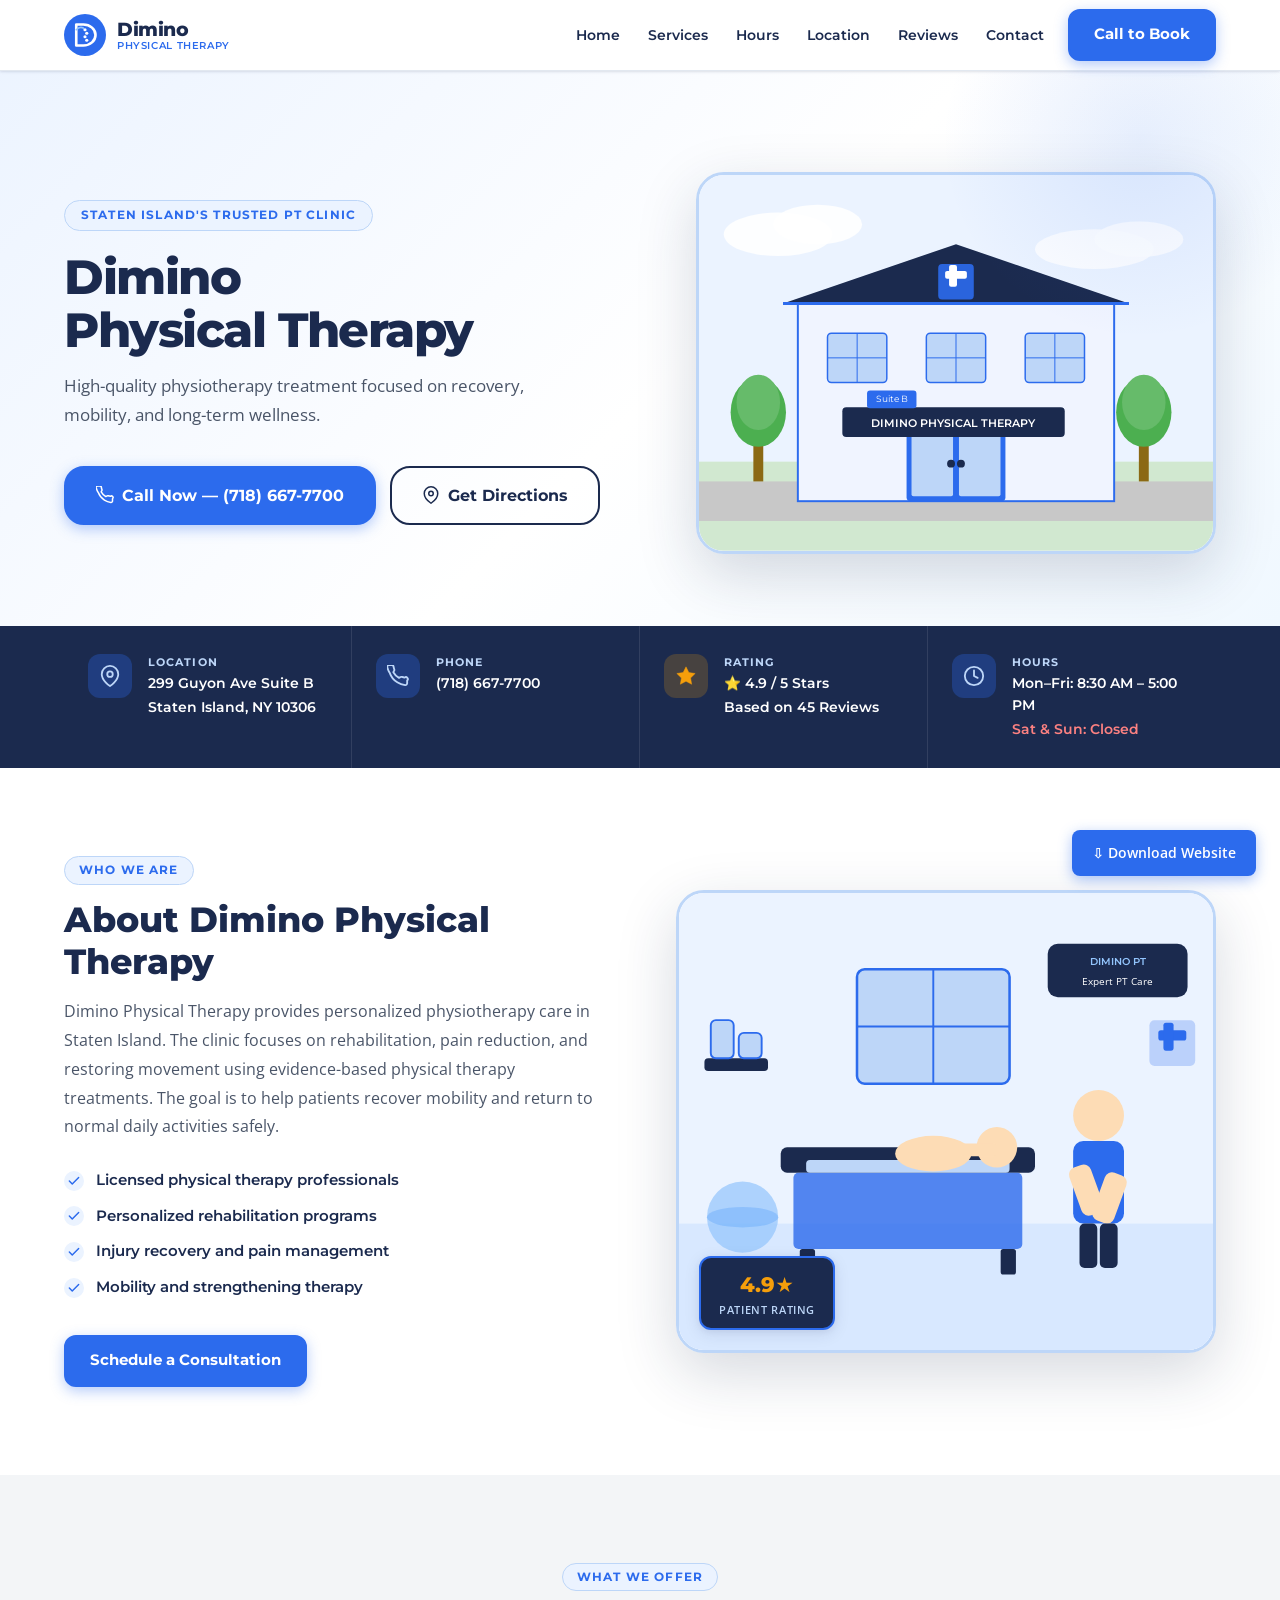
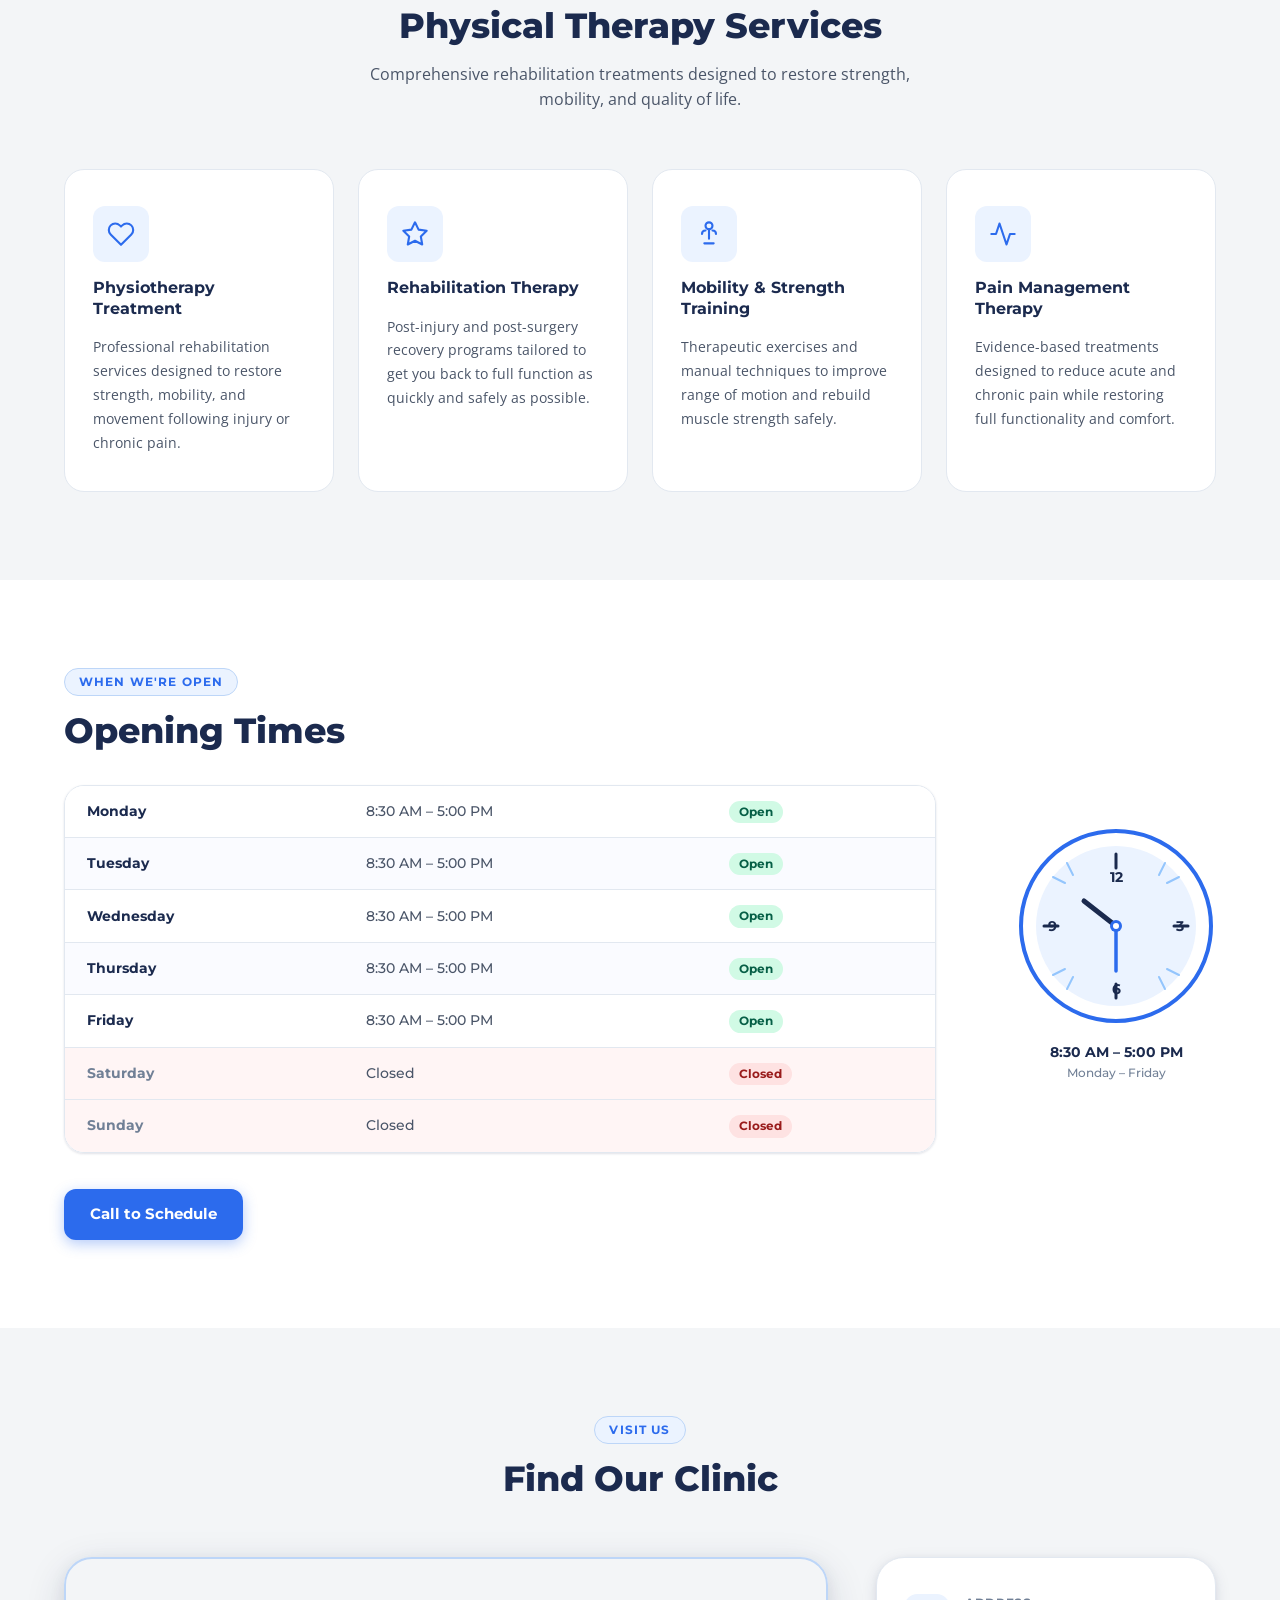
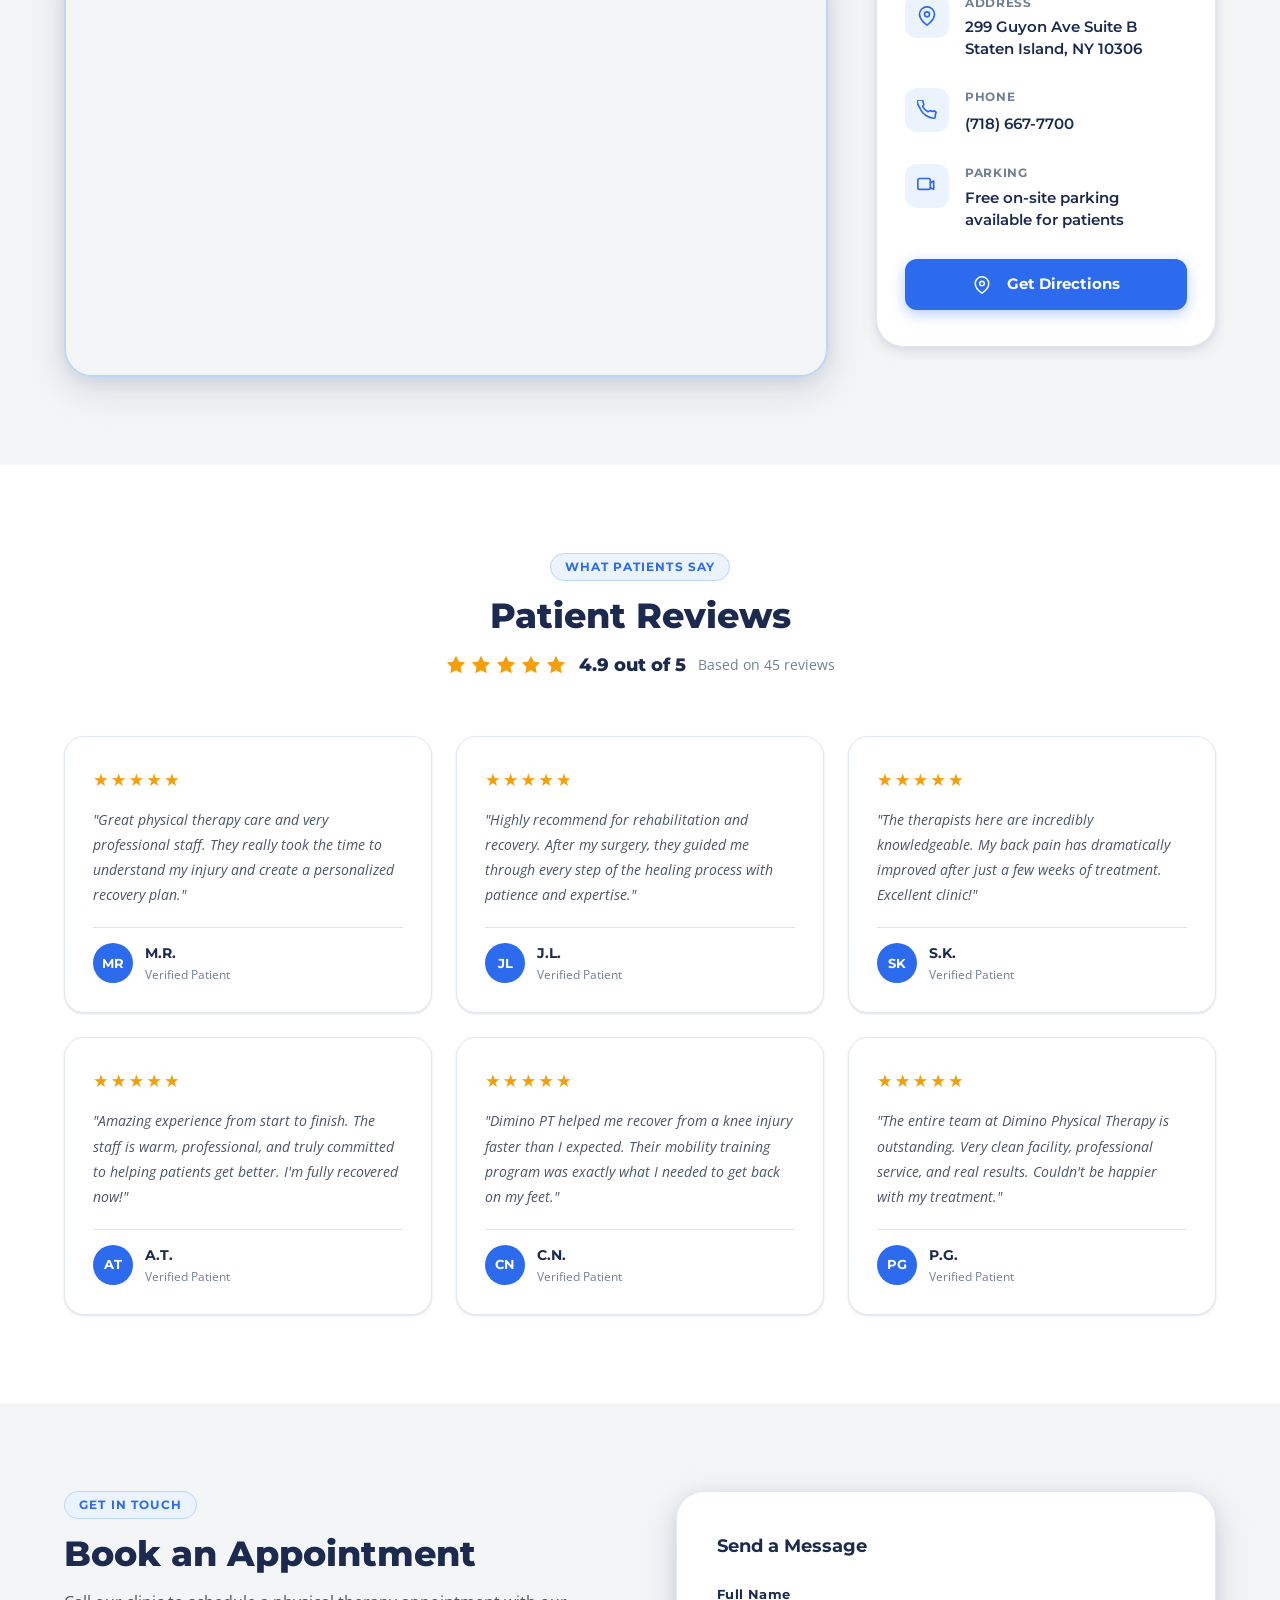
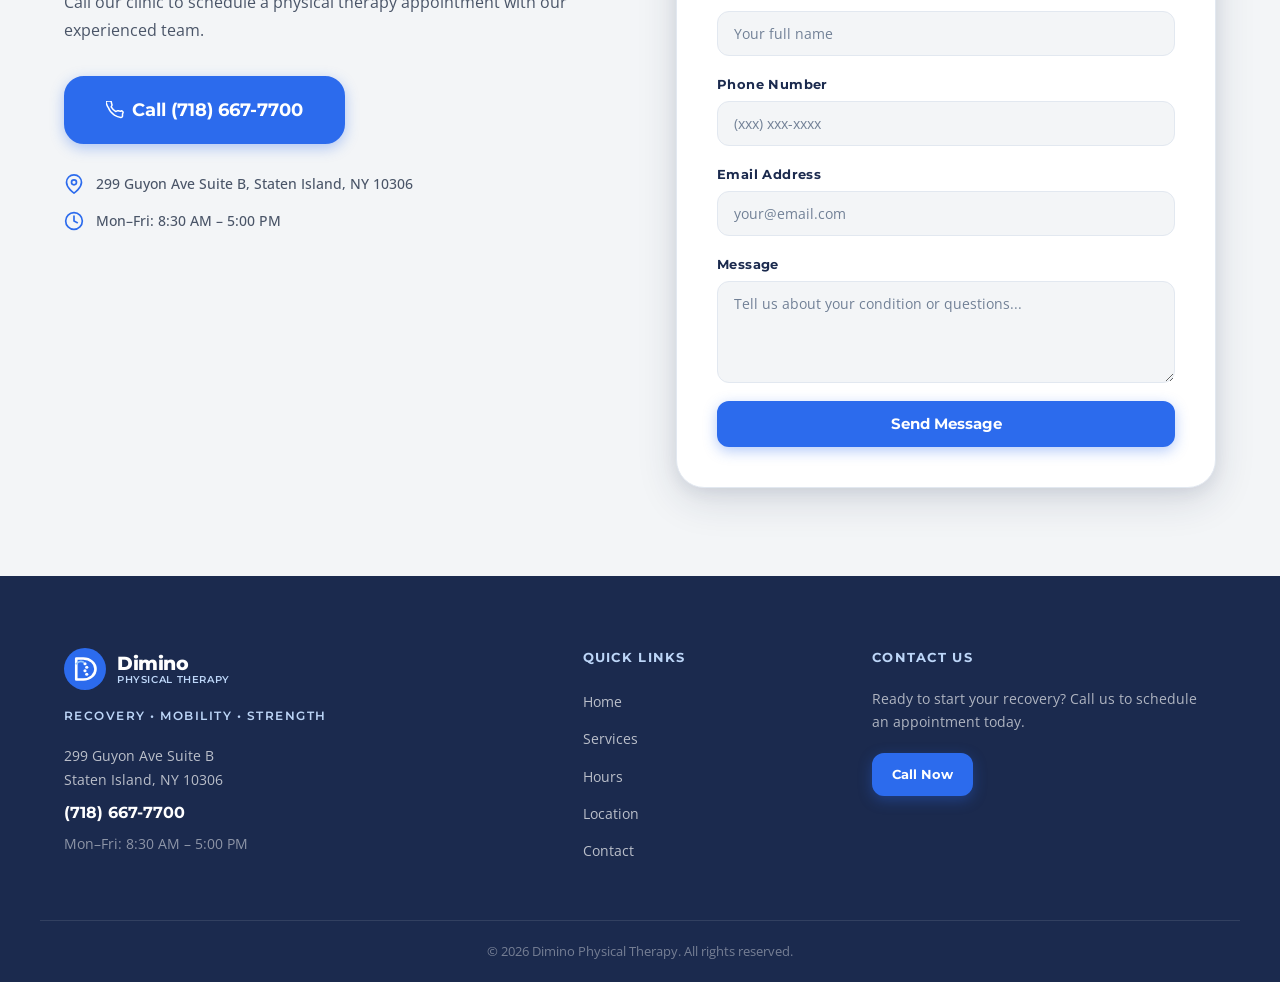
==== commit 40045a36: "Add floating download button to save page as HTML file https://claude.ai/code/session_01L57rNjzchceY" ====
--- a/dimino-pt-website.html
+++ b/dimino-pt-website.html
@@ -1959,5 +1959,23 @@
 })();
 
   </script>
+
+  <!-- Download button -->
+  <div style="position:fixed;bottom:24px;right:24px;z-index:9999;">
+    <a id="dl-btn" download="dimino-pt-website.html"
+       style="display:inline-flex;align-items:center;gap:8px;background:#2C6BED;color:#fff;
+              font-family:inherit;font-size:14px;font-weight:600;padding:12px 20px;
+              border-radius:8px;text-decoration:none;box-shadow:0 4px 14px rgba(44,107,237,.4);
+              cursor:pointer;">
+      &#8681; Download Website
+    </a>
+  </div>
+  <script>
+    (function(){
+      var html = document.documentElement.outerHTML;
+      var blob = new Blob(['<!DOCTYPE html>\n' + html], {type:'text/html'});
+      document.getElementById('dl-btn').href = URL.createObjectURL(blob);
+    })();
+  </script>
 </body>
 </html>
